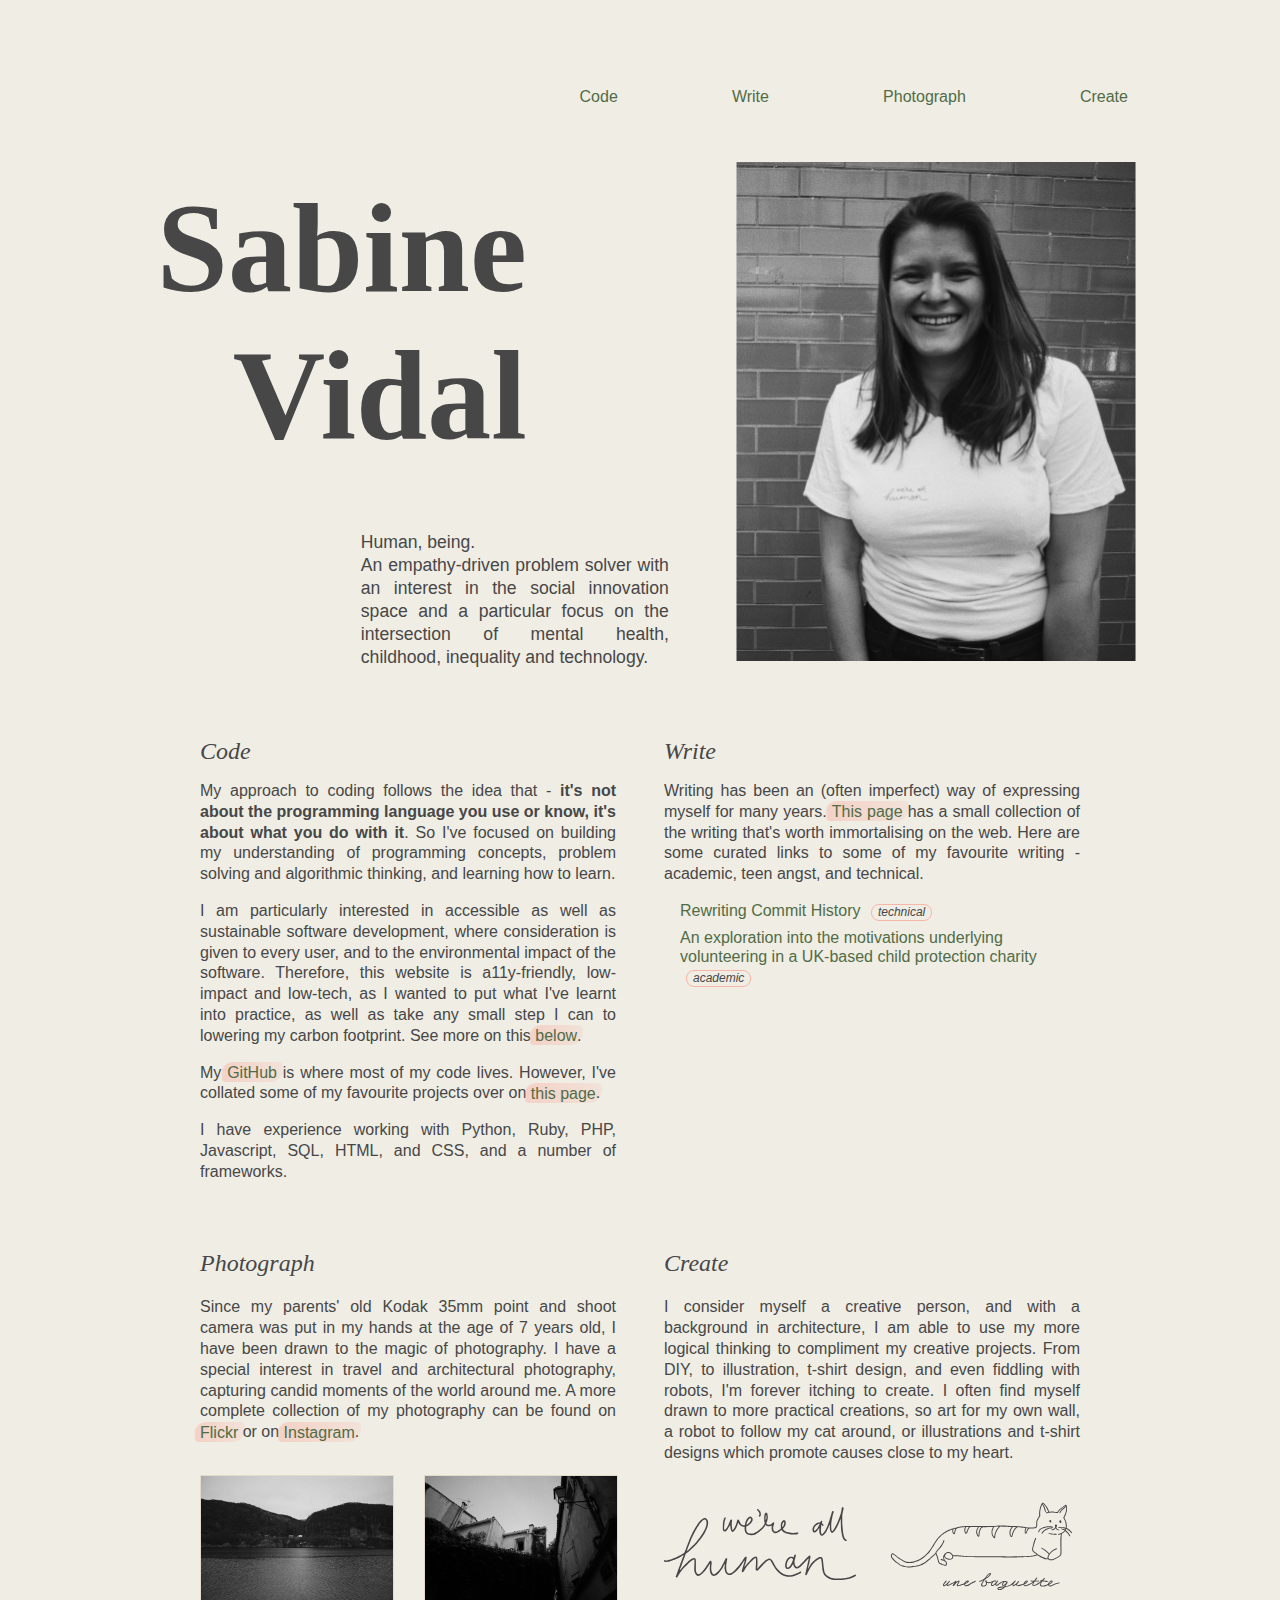
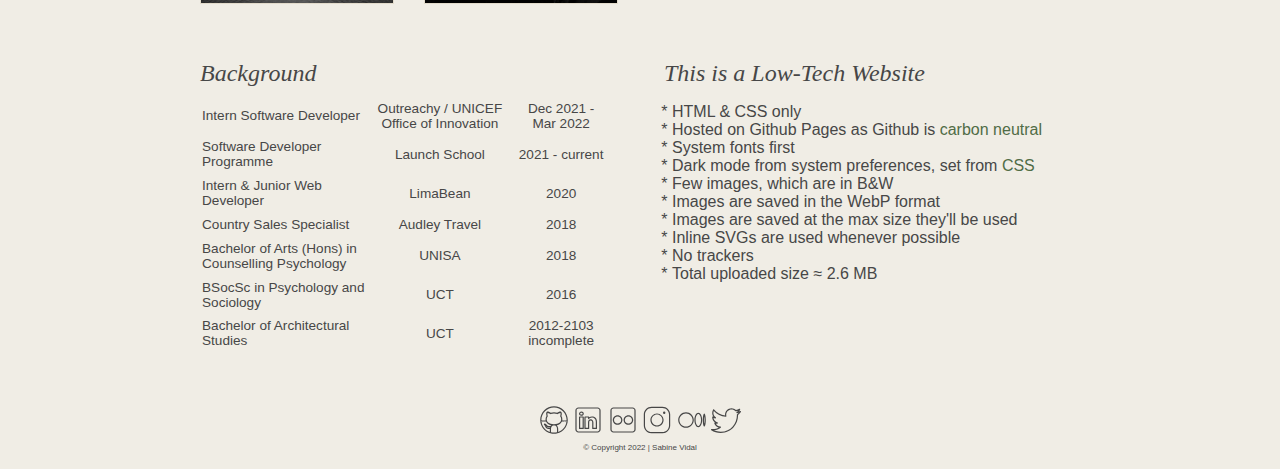
==== index.html @ 40e1d5f0 "Initial Commit" ====
<!DOCTYPE html>
<html lang="en">
<meta charset="UTF-8">
<title>Sabine Vidal</title>
<meta name="viewport" content="width=device-width,initial-scale=1">
<link href="main.css" rel="stylesheet">

<style>
</style>
<body>
  <div class="container" id="main-page">
    <div class="header">
      <div class="name">
        <h1><a href="index.html">Sabine Vidal</a></h1>
      </div>
      <nav class="nav" role="navigation">
        <ul>
          <li><a href="code.html">Code</a></li>
          <li><a href="write.html">Write</a></li>
          <li><a href="#photograph">Photograph</a></li>
          <li><a href="#create">Create</a></li>
        </ul>
      </nav>
      <picture aria-hidden="true">
        <img src="img/sabine_lowtech.webp" >
      </picture>
      <div class="about">
        <p>Human, being. <br> An empathy-driven problem solver with an interest in the social innovation space and a particular focus on the intersection of mental health, childhood, inequality and technology.</p>
      </div>
    </div>
    <div class="content">
        <div class="box" id="code">
          <h2>Code</h2>
          <p>
            My approach to coding follows the idea that - <b>it's not about the programming language you use or know, it's about what you do with it</b>.
            So I've focused on building my understanding of programming concepts, problem solving and algorithmic thinking, and learning how to learn.
          </p>
          <p>
            I am particularly interested in accessible as well as sustainable software development, where consideration is given to every user, and to the environmental impact of the software.
            Therefore, this website is a11y-friendly, low-impact and low-tech, as I wanted to put what I've learnt into practice, as well as take any small step I can to lowering my carbon footprint. See more on this <a href="#low-tech" target="_blank">below</a>.
          </p>
          <p>
            My <a href="https://github.com/sabinevidal" target="_blank">GitHub</a> is where most of my code lives.
            However, I've collated some of my favourite projects over on <a href="/code.html" target="_blank">this page</a>.
          </p>
          <p> I have experience working with Python, Ruby, PHP, Javascript, SQL, HTML, and CSS, and a number of frameworks.</p>
        </div>
        <div class="box" id="write">
          <h2>Write</h2>
          <div class="write-content">
            <p>
              Writing has been an (often imperfect) way of expressing myself for many years.
              <a href="./write.html">This page</a> has a small collection of the writing that's worth immortalising on the web.
              Here are some curated links to some of my favourite writing - academic, teen angst, and technical.
            </p>
            <ul class="write-list">
              <li><a href="https://sabine.hashnode.dev/rewriting-commit-history" target="_blank">Rewriting Commit History</a> <span class="tag">technical</span></li>
              <li><a href="./write/volunteer-motivations.html" target="_blank">An exploration into the motivations underlying volunteering in a
                UK-based child protection charity</a> <span class="tag">academic</span></li>
            </ul>
          </div>
        </div>
        <div class="box" id="photograph">
          <h2>Photograph</h2>
          <div class="photo-content">
            <p>
              Since my parents' old Kodak 35mm point and shoot camera was put in my hands at the age of 7 years old, I have been drawn to the magic of photography.
              I have a special interest in travel and architectural photography, capturing candid moments of the world around me.
              <!-- I've curated some of my favourite photos from over the years <a href="./photograph.html">here</a>. -->
              A more complete collection of my photography can be found on <a href="https://www.flickr.com/photos/sabinevidal/" target="_blank">Flickr</a> or on <a href="https://instagram.com/sabinecamille" target="_blank" >Instagram</a>.
            </p>
            <picture class="photo-first">
              <img src="img/Bergen.webp" alt="">
            </picture>
            <picture class="photo-second">
              <img src="img/montpellier2.webp" alt="">
            </picture>
          </div>
        </div>
        <div class="box" id="create">
          <h2>Create</h2>
          <div class="create-content">
            <p>
              I consider myself a creative person, and with a background in architecture, I am able to use my more logical thinking to compliment my creative projects.
              From DIY, to illustration, t-shirt design, and even fiddling with robots, I'm forever itching to create.
              I often find myself drawn to more practical creations, so art for my own wall, a robot to follow my cat around, or illustrations and t-shirt designs which promote causes close to my heart.
            </p>
            <picture class="svg create-first">
              <a href="https://everpress.com/all-human" target="_blank"><svg version="1.0" xmlns="http://www.w3.org/2000/svg" preserveAspectRatio="xMidYMid meet" viewBox="0.15 0 1348.85 513.82">  <g transform="translate(0.000000,1347.000000) scale(0.100000,-0.100000)"> <path d="M12530 13457 c0 -7 -5 -18 -12 -25 -18 -18 -48 -122 -48 -167 0 -53 -39 -224 -75 -325 -7 -19 -18 -51 -24 -70 -7 -19 -16 -48 -21 -65 -5 -16 -18 -55 -30 -85 -12 -30 -25 -67 -30 -81 -4 -14 -12 -34 -18 -45 -5 -10 -18 -39 -27 -64 -17 -43 -28 -71 -60 -145 -32 -74 -48 -111 -57 -125 -4 -8 -11 -22 -14 -30 -15 -35 -77 -157 -95 -185 -10 -16 -23 -39 -29 -50 -6 -11 -19 -33 -30 -50 -11 -16 -23 -37 -27 -45 -4 -8 -17 -26 -29 -40 -12 -14 -35 -40 -50 -58 -32 -37 -61 -36 -68 2 -2 11 -10 48 -17 81 -20 95 -23 421 -5 512 9 41 16 89 16 107 0 28 10 80 42 216 6 25 14 68 18 96 4 28 13 61 19 72 6 11 11 32 11 46 0 14 6 40 14 58 49 118 53 145 26 174 -46 48 -93 21 -119 -67 -7 -24 -18 -64 -25 -89 -8 -25 -21 -72 -31 -105 -10 -33 -22 -71 -28 -85 -5 -14 -13 -41 -17 -60 -5 -19 -13 -50 -19 -67 -6 -18 -16 -48 -22 -65 -6 -18 -15 -49 -19 -68 -9 -39 -25 -87 -46 -138 -8 -18 -14 -43 -14 -55 0 -12 -7 -31 -15 -41 -8 -11 -15 -29 -15 -40 0 -12 -7 -30 -15 -40 -8 -11 -15 -28 -15 -37 0 -10 -6 -30 -14 -46 -8 -15 -21 -44 -29 -63 -30 -67 -118 -245 -137 -275 -11 -16 -24 -39 -29 -50 -5 -11 -23 -36 -40 -55 -17 -19 -50 -61 -73 -92 -54 -71 -82 -88 -105 -65 -28 28 -46 89 -52 182 -6 89 3 308 17 415 9 70 30 77 58 20 21 -44 50 -58 83 -40 35 18 27 65 -20 118 -59 67 -76 105 -61 137 19 41 15 82 -10 99 -12 9 -28 16 -36 16 -18 0 -62 -49 -62 -70 0 -9 -10 -26 -23 -38 -20 -18 -35 -22 -96 -22 -44 0 -83 -6 -99 -14 -15 -8 -34 -17 -42 -21 -104 -43 -243 -209 -292 -350 -24 -69 -23 -171 2 -227 36 -83 86 -108 164 -82 40 13 69 35 137 103 47 47 96 107 109 134 16 31 30 47 42 47 18 0 19 -7 12 -124 -6 -104 -4 -137 11 -198 11 -40 25 -80 32 -89 7 -8 13 -20 13 -26 0 -19 71 -81 99 -86 61 -13 100 3 165 67 59 57 144 161 159 196 4 8 16 29 27 45 31 47 120 232 120 249 0 8 4 17 9 21 5 3 19 38 31 78 22 73 54 117 73 98 6 -6 6 -37 0 -88 -10 -82 4 -252 25 -303 6 -14 13 -37 16 -52 4 -15 23 -43 43 -63 44 -43 86 -46 141 -11 62 40 156 151 202 241 6 11 26 47 45 80 32 58 66 124 79 155 3 8 10 22 14 30 5 8 16 32 26 53 9 20 23 54 32 75 10 20 21 46 27 56 5 11 13 31 18 45 53 162 67 196 83 196 15 0 17 -25 21 -270 4 -353 17 -509 57 -715 5 -30 14 -80 18 -111 4 -30 12 -65 19 -77 6 -11 11 -33 11 -49 0 -15 7 -37 15 -47 8 -11 15 -30 15 -42 0 -12 7 -27 15 -34 8 -7 15 -19 15 -27 0 -21 53 -86 99 -123 25 -19 56 -32 84 -36 41 -6 47 -4 62 19 24 37 12 62 -42 88 -67 33 -113 86 -113 131 0 13 -6 32 -14 43 -7 11 -16 34 -18 50 -3 17 -10 44 -16 60 -28 79 -42 147 -42 196 0 30 -7 89 -15 132 -8 43 -15 105 -15 138 0 32 -7 109 -16 171 -24 170 -24 798 -1 884 9 34 17 74 17 89 0 15 6 48 14 74 50 160 61 256 31 267 -8 4 -15 15 -15 25 0 14 -7 19 -30 19 -18 0 -30 -5 -30 -13z m-1601 -1166 c15 -10 7 -29 -65 -156 -18 -33 -38 -69 -44 -80 -32 -64 -85 -132 -156 -202 -101 -100 -135 -83 -115 57 10 70 30 133 49 152 7 7 12 17 12 23 0 26 131 134 211 174 93 45 89 44 108 32z"></path> <path d="M6544 13295 c-19 -29 -23 -21 62 -111 22 -24 55 -73 72 -109 40 -82 42 -139 7 -191 -30 -44 -31 -55 -7 -82 27 -33 79 -10 110 48 22 41 23 53 18 131 -5 82 -15 112 -63 203 -9 16 -39 53 -67 83 -61 63 -103 72 -132 28z"></path> <path d="M7118 13053 c-30 -37 -48 -73 -48 -100 0 -15 -7 -53 -15 -83 -20 -75 -20 -362 0 -445 28 -119 19 -148 -91 -295 -86 -114 -175 -201 -309 -302 -170 -128 -250 -175 -361 -212 -67 -22 -287 -18 -349 6 -60 24 -127 96 -147 160 -14 45 -25 224 -19 308 1 8 22 23 49 33 170 65 293 177 373 338 52 105 36 230 -37 289 -36 29 -82 50 -109 50 -118 0 -293 -222 -335 -425 -5 -22 -13 -53 -19 -68 -6 -16 -11 -44 -11 -62 0 -48 -25 -59 -108 -50 -86 9 -165 58 -193 120 -5 11 -18 34 -29 50 -19 28 -22 35 -35 68 -3 6 -9 19 -14 27 -5 8 -17 33 -27 55 -25 53 -48 75 -77 75 -13 0 -31 -8 -39 -17 -19 -23 -48 -102 -48 -131 0 -13 -5 -33 -12 -45 -6 -12 -15 -35 -19 -52 -24 -97 -101 -283 -147 -357 -65 -103 -98 -148 -108 -148 -23 0 -44 49 -44 102 0 29 -7 88 -15 131 -20 102 -19 270 1 379 15 83 15 88 -3 112 -34 46 -81 42 -113 -9 -11 -18 -20 -39 -20 -48 0 -8 -6 -28 -14 -44 -8 -15 -22 -48 -31 -73 -20 -52 -35 -89 -59 -145 -25 -56 -43 -97 -50 -115 -3 -8 -15 -28 -26 -45 -11 -16 -23 -37 -27 -45 -3 -8 -9 -17 -12 -20 -4 -3 -20 -23 -36 -45 -68 -91 -94 -117 -114 -113 -47 9 -60 118 -37 306 9 72 16 150 16 172 0 41 21 144 42 205 5 17 12 41 15 55 3 14 12 32 20 41 15 18 21 69 9 88 -4 6 -22 11 -40 11 -35 0 -68 -33 -78 -80 -3 -14 -11 -38 -16 -55 -50 -144 -65 -252 -69 -511 -4 -221 -3 -232 17 -267 44 -74 129 -97 199 -53 36 23 111 104 111 121 0 4 13 24 28 44 16 20 32 43 35 51 4 8 17 31 28 50 38 62 59 104 59 117 0 7 9 13 20 13 23 0 26 -12 35 -130 4 -47 13 -100 21 -119 8 -18 14 -41 14 -51 0 -31 40 -108 67 -129 42 -34 81 -27 140 24 47 41 130 153 153 208 6 12 14 29 19 37 20 31 68 147 85 205 37 124 43 140 57 143 9 2 23 -16 36 -45 57 -127 222 -238 343 -232 27 2 53 -1 57 -5 4 -4 6 -54 4 -110 -3 -106 12 -190 47 -266 24 -50 119 -142 172 -166 113 -52 278 -69 376 -39 27 8 59 15 71 15 12 0 34 6 50 14 15 8 46 23 68 33 112 52 363 242 497 378 50 50 147 178 173 228 23 43 31 45 66 13 14 -13 45 -34 69 -46 54 -27 159 -24 240 8 30 12 60 22 67 22 9 0 11 -27 6 -114 -12 -231 43 -346 190 -398 28 -10 59 -18 68 -18 34 0 163 44 209 71 8 5 24 13 35 18 11 5 37 21 58 35 21 14 40 26 44 26 3 0 22 14 43 30 49 39 75 39 96 -2 19 -37 87 -105 118 -119 12 -5 28 -13 36 -18 8 -4 31 -15 50 -23 19 -8 52 -23 73 -32 21 -9 48 -16 60 -16 12 -1 33 -7 47 -15 14 -8 39 -14 55 -15 17 0 53 -7 80 -16 39 -12 98 -16 275 -16 208 0 229 2 272 21 77 35 103 92 51 112 -16 6 -39 8 -53 5 -196 -45 -385 -46 -555 -4 -22 5 -58 13 -80 17 -22 4 -50 13 -62 19 -12 7 -31 12 -42 12 -17 0 -52 14 -101 42 -8 4 -26 13 -38 18 -13 6 -48 35 -78 66 -56 57 -67 90 -38 115 27 23 118 148 130 179 3 8 10 24 16 35 34 62 46 188 25 265 -19 72 -47 95 -114 95 -55 0 -56 -1 -107 -57 -47 -52 -64 -79 -101 -163 -21 -45 -27 -159 -16 -259 6 -49 7 -95 3 -102 -12 -22 -145 -117 -203 -145 -102 -50 -130 -59 -183 -59 -46 0 -57 4 -88 33 -43 39 -68 122 -68 223 0 59 7 92 42 199 40 123 41 133 24 160 -26 39 -59 32 -114 -22 -49 -49 -75 -68 -102 -79 -8 -3 -32 -13 -54 -22 -22 -9 -66 -16 -105 -16 -74 0 -111 18 -151 73 l-20 29 30 67 c16 37 30 76 30 87 0 10 5 28 11 40 6 11 17 70 26 131 12 91 13 128 3 197 -12 92 -36 188 -52 208 -16 19 -102 15 -120 -5z m78 -199 c4 -20 4 -82 1 -136 -5 -100 -20 -138 -53 -138 -20 0 -21 19 -7 105 7 44 13 105 13 136 0 31 3 59 7 62 16 17 33 4 39 -29z m-1096 -199 c33 -35 29 -71 -15 -162 -29 -58 -59 -98 -116 -155 -43 -43 -84 -78 -92 -78 -8 0 -20 -7 -27 -15 -7 -8 -21 -15 -33 -15 -17 0 -19 4 -13 41 7 43 40 147 56 177 5 9 11 24 14 32 12 32 74 118 120 168 37 39 73 42 106 7z m2348 -297 c3 -65 -18 -136 -66 -220 -27 -47 -38 -58 -59 -58 -25 0 -25 0 -20 68 7 85 24 144 61 207 32 55 44 66 66 62 11 -1 16 -18 18 -59z"></path> <path d="M2800 12686 c-68 -22 -116 -55 -203 -137 -100 -93 -171 -183 -297 -373 -23 -36 -176 -289 -184 -306 -4 -8 -22 -42 -41 -75 -18 -33 -43 -80 -55 -105 -12 -25 -26 -52 -31 -60 -5 -8 -12 -22 -15 -30 -3 -8 -20 -44 -36 -80 -17 -36 -36 -78 -43 -95 -7 -16 -21 -48 -31 -70 -9 -22 -23 -53 -29 -70 -20 -48 -46 -108 -61 -138 -8 -16 -14 -35 -14 -42 0 -7 -6 -26 -14 -42 -8 -15 -22 -48 -31 -73 -9 -25 -23 -58 -31 -73 -8 -16 -14 -35 -14 -42 0 -7 -6 -26 -14 -42 -8 -15 -22 -47 -30 -70 -9 -24 -23 -62 -32 -85 -8 -24 -22 -56 -30 -71 -8 -16 -14 -36 -14 -46 0 -9 -7 -26 -15 -37 -8 -10 -15 -28 -15 -39 0 -11 -7 -29 -15 -39 -8 -11 -15 -29 -15 -40 0 -12 -7 -30 -15 -40 -8 -11 -15 -27 -15 -36 0 -24 -56 -99 -83 -111 -12 -5 -35 -18 -52 -29 -16 -11 -39 -24 -50 -30 -11 -6 -33 -19 -50 -30 -16 -11 -39 -24 -50 -30 -11 -5 -47 -25 -80 -44 -161 -92 -412 -206 -495 -223 -14 -3 -30 -9 -35 -14 -6 -4 -29 -12 -50 -18 -22 -5 -53 -14 -70 -19 -16 -6 -57 -18 -90 -27 -33 -9 -81 -23 -106 -31 -62 -19 -149 -18 -177 2 -36 25 -66 15 -70 -24 -7 -75 62 -114 164 -93 32 6 73 11 92 11 33 0 105 17 177 42 17 5 46 14 65 18 45 10 97 28 133 46 16 8 36 14 46 14 9 0 26 7 37 15 10 8 27 15 36 15 9 0 29 6 45 14 15 8 57 28 93 44 108 50 164 77 205 100 11 7 29 17 40 22 11 6 34 19 50 30 17 11 37 23 45 27 8 3 35 22 59 40 71 53 102 37 67 -34 -13 -26 -27 -57 -61 -138 -7 -16 -15 -39 -18 -50 -3 -11 -15 -45 -27 -75 -12 -30 -24 -66 -27 -80 -3 -14 -12 -34 -19 -45 -8 -11 -14 -29 -14 -40 0 -11 -6 -29 -14 -40 -7 -11 -16 -31 -19 -45 -3 -14 -15 -50 -27 -80 -12 -30 -24 -66 -27 -80 -3 -14 -12 -34 -19 -45 -8 -11 -14 -29 -14 -40 0 -11 -6 -29 -14 -40 -7 -11 -16 -31 -19 -45 -7 -34 -27 -89 -43 -122 -8 -14 -14 -35 -14 -45 0 -11 -7 -28 -15 -39 -8 -10 -15 -30 -15 -44 0 -14 -7 -34 -15 -44 -8 -11 -15 -29 -15 -40 0 -12 -7 -30 -15 -40 -8 -11 -15 -29 -15 -40 0 -12 -7 -30 -15 -40 -8 -11 -15 -30 -15 -42 0 -13 -4 -26 -10 -29 -5 -3 -14 -24 -20 -46 -15 -53 6 -89 50 -89 35 0 57 19 88 80 13 25 32 59 42 75 11 17 23 37 27 45 3 8 19 31 35 51 15 20 28 40 28 44 0 3 20 33 45 65 25 32 45 63 45 69 0 5 6 14 13 18 7 4 35 37 62 73 27 36 67 85 90 110 49 55 379 385 421 420 72 63 237 180 253 180 5 0 14 6 20 14 18 21 60 26 78 8 17 -17 16 -79 -3 -567 -5 -131 -4 -172 10 -223 9 -35 16 -70 16 -78 0 -52 121 -234 155 -234 7 0 18 -7 25 -15 19 -23 136 -20 183 4 92 47 289 223 375 336 26 33 51 65 57 70 14 12 176 257 196 297 56 107 64 119 78 116 19 -4 19 -45 0 -221 -13 -129 -1 -290 27 -355 8 -18 14 -41 14 -51 0 -10 7 -24 15 -31 8 -7 15 -19 15 -28 0 -23 67 -100 111 -128 30 -19 52 -24 102 -24 102 0 192 55 347 211 108 109 154 165 215 267 22 36 61 99 73 117 6 11 15 27 18 35 4 8 19 42 35 76 16 33 29 66 29 72 0 14 41 43 52 36 12 -8 10 -50 -7 -129 -19 -91 -19 -151 1 -255 27 -142 65 -227 126 -287 69 -68 108 -83 209 -83 83 0 103 5 169 42 8 4 22 11 30 15 8 4 60 41 115 82 111 84 278 246 370 360 91 112 165 209 165 217 0 3 13 23 29 43 15 20 59 87 96 149 38 61 71 112 76 112 9 0 19 -26 19 -48 -1 -9 -9 -35 -20 -57 -11 -22 -19 -49 -20 -60 0 -12 -4 -25 -9 -30 -6 -6 -14 -28 -20 -50 -24 -97 -34 -132 -46 -165 -12 -34 -27 -88 -45 -160 -4 -19 -13 -48 -18 -65 -42 -123 -31 -194 31 -195 23 0 107 86 107 110 0 10 5 22 11 25 5 4 15 17 20 28 5 12 18 36 29 52 11 17 23 37 27 45 3 8 18 31 33 50 15 19 29 40 31 47 2 6 16 26 32 45 15 18 43 53 63 78 88 110 126 152 239 265 171 171 276 264 301 265 14 0 25 -9 32 -27 18 -47 23 -229 12 -408 -6 -93 -13 -222 -17 -285 l-6 -116 32 -32 c57 -56 96 -41 206 78 305 330 468 496 530 538 22 15 42 30 43 35 2 4 8 7 12 7 5 0 32 14 60 30 73 43 115 41 158 -7 19 -21 38 -47 43 -58 5 -11 18 -33 29 -50 10 -16 38 -66 61 -110 23 -44 53 -102 68 -130 29 -55 151 -243 172 -266 8 -8 38 -44 68 -79 64 -77 101 -112 196 -189 73 -58 120 -92 145 -104 8 -4 29 -16 45 -27 17 -11 37 -23 45 -26 8 -3 29 -12 45 -19 91 -39 107 -45 124 -45 10 0 36 -7 57 -16 31 -13 74 -17 219 -16 115 0 191 4 210 12 17 6 50 15 75 20 25 4 61 14 80 20 101 36 170 64 200 82 8 4 22 11 30 14 8 3 22 9 30 14 8 5 38 21 65 35 156 81 191 118 147 158 -23 21 -49 21 -82 3 -14 -8 -59 -31 -100 -51 -41 -20 -82 -41 -90 -46 -8 -5 -22 -12 -30 -15 -14 -5 -31 -12 -113 -47 -141 -62 -293 -97 -415 -97 -78 0 -197 18 -240 36 -18 8 -39 14 -47 14 -14 0 -136 57 -180 83 -229 139 -445 378 -570 632 -15 29 -20 38 -43 80 -6 11 -23 43 -37 70 -14 28 -34 64 -45 80 -11 17 -24 39 -29 50 -27 60 -148 145 -207 145 -35 0 -98 -27 -194 -84 -69 -40 -119 -83 -265 -231 -187 -188 -284 -292 -336 -363 -59 -80 -62 -67 -45 200 17 260 5 496 -27 555 -19 36 -63 63 -99 63 -54 -1 -163 -55 -216 -108 -197 -196 -442 -469 -483 -537 -32 -54 -51 -75 -67 -75 -23 0 -24 27 -3 66 12 21 21 46 21 54 0 9 4 20 9 25 8 10 39 107 60 195 7 25 16 77 21 115 5 39 14 86 20 105 18 62 13 106 -15 128 -16 13 -33 18 -48 14 -29 -7 -77 -43 -77 -57 0 -7 -13 -30 -28 -51 -16 -22 -31 -44 -33 -49 -2 -6 -40 -63 -84 -129 -44 -65 -84 -125 -90 -134 -5 -9 -52 -72 -103 -141 -115 -155 -274 -335 -367 -414 -38 -33 -72 -63 -75 -67 -8 -12 -139 -100 -149 -100 -5 0 -14 -6 -20 -14 -16 -19 -97 -29 -154 -21 -76 12 -130 79 -167 205 -21 72 -25 365 -6 456 9 42 16 92 16 112 0 19 6 58 14 86 22 79 33 152 25 173 -4 11 -19 27 -33 36 -25 17 -26 16 -61 -14 -19 -17 -35 -36 -35 -43 0 -12 -199 -410 -256 -511 -18 -33 -38 -69 -44 -80 -58 -112 -225 -300 -365 -410 -27 -22 -54 -45 -60 -51 -21 -23 -77 -35 -110 -23 -31 12 -95 90 -95 118 0 7 -6 25 -14 39 -44 85 -59 316 -31 487 8 50 15 126 15 170 0 72 -3 83 -25 108 -31 33 -65 35 -99 5 -14 -13 -85 -113 -159 -223 -258 -387 -320 -470 -422 -563 -110 -100 -167 -135 -224 -136 -77 -1 -118 47 -166 191 -15 46 -16 96 -13 450 3 383 2 399 -17 431 -38 63 -112 88 -172 58 -15 -8 -46 -23 -68 -33 -62 -29 -231 -144 -255 -173 -3 -4 -41 -37 -85 -75 -148 -127 -325 -319 -444 -483 -29 -40 -58 -71 -65 -69 -28 9 -16 61 40 169 8 14 14 33 14 41 0 9 6 28 14 44 27 54 46 104 46 121 0 9 7 26 15 36 8 11 15 29 15 41 0 11 6 29 14 40 7 11 16 31 19 45 7 34 27 89 43 122 8 14 14 35 14 45 0 10 6 27 14 38 7 11 16 31 19 45 6 32 27 89 40 115 6 11 14 33 18 50 8 32 23 77 47 140 16 40 82 110 115 121 9 3 17 10 17 15 0 5 7 9 15 9 8 0 15 4 15 10 0 5 13 16 29 25 89 46 475 413 657 625 89 103 364 463 364 476 0 3 12 23 28 43 30 40 47 67 62 96 6 11 19 34 30 50 10 17 30 53 45 80 14 28 29 57 34 65 9 15 61 128 85 185 17 40 36 93 46 130 5 17 13 44 19 60 15 42 42 226 37 250 -3 11 -10 49 -16 85 -34 183 -149 273 -290 226z m125 -126 c16 -16 35 -47 43 -67 22 -56 27 -196 8 -268 -8 -33 -17 -71 -19 -85 -3 -14 -11 -41 -17 -60 -24 -66 -43 -115 -56 -145 -7 -16 -15 -37 -18 -45 -3 -8 -10 -22 -15 -30 -5 -8 -12 -22 -15 -30 -4 -8 -16 -31 -27 -50 -12 -19 -33 -57 -48 -83 -38 -70 -39 -71 -126 -201 -44 -65 -85 -126 -90 -135 -12 -20 -35 -52 -97 -130 -24 -30 -61 -77 -83 -106 -22 -28 -47 -59 -55 -67 -8 -9 -39 -44 -69 -79 -69 -80 -337 -349 -455 -454 -49 -44 -102 -92 -119 -107 -34 -31 -67 -37 -67 -12 0 16 24 73 56 136 8 14 14 33 14 41 0 9 6 28 14 44 8 15 21 46 29 68 26 71 49 129 62 160 7 17 20 50 30 75 9 25 23 59 30 75 7 17 20 50 30 75 21 53 32 80 75 175 17 39 37 84 45 100 22 51 175 358 197 395 11 19 31 55 45 80 13 25 33 59 43 75 10 17 28 48 40 70 12 22 35 59 51 83 16 24 29 46 29 49 0 3 14 22 30 43 17 21 30 41 30 44 0 16 158 213 214 268 73 72 160 126 202 127 21 1 39 -8 59 -29z"></path> <path d="M9171 10106 c-13 -13 -27 -39 -31 -58 -5 -18 -15 -54 -21 -80 -7 -27 -15 -48 -18 -48 -3 0 -33 14 -66 30 -68 34 -155 41 -189 15 -11 -8 -27 -15 -36 -15 -36 0 -210 -203 -210 -244 0 -8 -7 -19 -15 -26 -8 -7 -15 -18 -15 -26 0 -7 -6 -28 -14 -46 -46 -109 -60 -291 -29 -370 36 -93 84 -128 173 -128 123 0 234 100 336 304 29 59 41 52 64 -34 29 -112 98 -196 182 -223 50 -15 56 -15 111 1 31 10 63 24 69 30 7 7 16 12 21 12 4 0 43 26 85 59 99 75 353 338 539 556 35 41 44 47 52 35 11 -15 5 -72 -10 -101 -5 -9 -12 -41 -17 -70 -9 -53 -20 -101 -42 -189 -6 -25 -15 -68 -20 -97 -4 -28 -11 -57 -15 -63 -4 -7 -11 -37 -15 -68 -5 -32 -14 -77 -20 -102 -23 -90 -33 -136 -40 -180 -4 -25 -12 -58 -19 -73 -6 -16 -11 -43 -11 -60 -1 -18 -7 -43 -15 -57 -22 -39 -19 -86 7 -104 46 -33 76 -18 109 54 199 427 332 639 515 824 79 79 213 190 254 210 8 4 49 24 90 45 57 30 79 37 93 29 29 -15 57 -70 57 -113 0 -22 7 -80 15 -130 8 -49 15 -117 15 -150 0 -33 7 -98 15 -145 8 -47 15 -112 15 -145 0 -33 5 -80 11 -105 6 -25 14 -67 19 -95 11 -67 30 -117 89 -233 17 -34 208 -222 225 -222 8 0 18 -6 24 -13 6 -6 41 -27 79 -45 37 -18 81 -40 96 -48 16 -8 38 -14 50 -14 12 -1 33 -7 47 -15 14 -8 38 -14 54 -15 16 0 64 -7 106 -16 62 -12 130 -14 341 -11 245 3 348 11 489 39 30 5 78 14 105 18 56 8 135 27 180 42 17 6 44 13 60 16 17 2 39 11 50 18 11 8 27 14 36 14 10 0 30 7 46 15 15 7 48 24 73 35 50 24 61 30 138 79 48 30 52 36 52 71 0 59 -43 63 -125 11 -82 -53 -275 -134 -360 -151 -22 -5 -60 -14 -85 -20 -109 -27 -139 -33 -200 -41 -36 -4 -92 -13 -125 -20 -40 -8 -158 -12 -355 -12 -244 0 -306 3 -358 16 -35 9 -74 17 -87 17 -40 0 -165 57 -256 117 -151 98 -250 232 -269 362 -5 31 -14 72 -19 91 -6 19 -11 55 -11 80 -1 25 -7 74 -15 110 -8 36 -15 88 -15 115 0 28 -7 86 -15 130 -8 44 -14 113 -15 153 0 40 -7 103 -16 140 -33 141 -69 175 -180 175 -45 -1 -83 -6 -101 -16 -15 -9 -35 -18 -43 -21 -8 -4 -28 -15 -45 -26 -16 -11 -37 -23 -45 -27 -37 -17 -185 -138 -260 -213 -71 -71 -210 -239 -210 -254 0 -3 -12 -22 -26 -43 -14 -21 -37 -60 -51 -88 -47 -94 -55 -106 -69 -112 -25 -9 -26 2 -6 63 11 33 23 75 27 94 4 19 13 55 20 80 34 111 45 159 45 187 0 17 7 50 15 73 8 23 15 59 15 80 0 21 7 57 15 80 8 23 15 56 15 73 0 16 5 47 12 68 13 46 2 79 -36 104 -35 23 -57 13 -124 -57 -31 -33 -75 -79 -97 -101 -23 -23 -88 -94 -145 -157 -181 -199 -312 -330 -392 -391 -42 -33 -81 -59 -86 -59 -5 0 -15 -7 -22 -15 -22 -27 -82 -19 -117 16 -82 79 -125 292 -89 434 8 33 17 71 20 85 3 14 12 48 20 75 44 145 52 183 44 206 -17 46 -62 53 -97 15z m-189 -238 c41 -12 88 -58 88 -86 0 -16 -15 -59 -37 -112 -6 -14 -18 -43 -26 -65 -8 -22 -18 -47 -21 -55 -3 -8 -10 -23 -16 -32 -5 -10 -14 -26 -19 -35 -6 -10 -20 -36 -32 -58 -46 -86 -130 -177 -183 -200 -38 -16 -78 -3 -97 32 -20 37 -16 220 5 261 9 17 16 40 16 51 0 11 7 32 14 48 8 15 17 35 20 43 26 69 132 186 189 207 42 15 52 15 99 1z"></path> </g> </svg></a>
            </picture>
            <picture class="svg create-second">
              <a href="https://everpress.com/une-baguette-chat" target="_blank">
                <svg version="1.0" xmlns="http://www.w3.org/2000/svg"  width="1350.000000pt" height="675.000000pt" viewBox="0 0 1350.000000 675.000000"  preserveAspectRatio="xMidYMid meet">  <g transform="translate(0.000000,675.000000) scale(0.100000,-0.100000)" > <path d="M10824 6243 c-46 -70 -94 -163 -94 -182 0 -9 -7 -29 -15 -45 -8 -15 -15 -36 -15 -45 0 -9 -6 -36 -14 -61 -41 -129 -68 -353 -59 -477 6 -82 3 -91 -76 -213 -113 -173 -135 -252 -127 -450 6 -133 6 -136 -19 -173 -28 -40 -28 -40 -162 -58 -96 -12 -332 -2 -518 22 -44 6 -116 14 -160 20 -44 5 -102 13 -128 19 -26 5 -83 10 -125 11 -42 0 -113 4 -157 10 -44 5 -195 13 -335 18 -140 6 -352 15 -470 22 -233 13 -627 7 -820 -12 -76 -8 -446 -12 -1095 -13 -966 -1 -1213 -8 -1335 -37 -25 -6 -67 -15 -95 -19 -66 -12 -142 -29 -185 -42 -19 -7 -55 -15 -80 -19 -60 -10 -131 -29 -155 -42 -11 -6 -36 -14 -55 -18 -37 -7 -83 -23 -137 -46 -17 -7 -36 -13 -41 -13 -6 0 -23 -6 -39 -14 -15 -8 -46 -22 -68 -32 -22 -9 -56 -26 -75 -36 -19 -11 -48 -26 -65 -34 -16 -8 -43 -23 -60 -34 -16 -11 -37 -23 -45 -27 -8 -3 -40 -25 -70 -48 -30 -23 -70 -51 -88 -62 -95 -58 -313 -276 -426 -425 -47 -63 -172 -256 -251 -388 -157 -262 -306 -471 -415 -581 -207 -209 -351 -321 -537 -413 -74 -37 -98 -48 -175 -80 -18 -8 -44 -19 -58 -25 -24 -10 -97 -34 -200 -65 -82 -25 -214 -39 -306 -32 -119 8 -206 21 -230 33 -10 6 -68 35 -127 64 -136 68 -121 58 -332 203 -67 46 -168 127 -190 151 -26 29 -175 135 -199 141 -14 3 -29 10 -32 15 -11 18 -79 9 -105 -14 -34 -29 -59 -81 -59 -124 0 -49 30 -152 58 -198 32 -50 236 -255 327 -327 62 -49 195 -142 250 -175 41 -25 145 -68 200 -83 17 -5 44 -13 60 -19 117 -40 161 -46 345 -45 182 0 299 12 471 50 37 7 76 14 88 14 35 0 230 52 288 77 17 7 36 13 42 13 16 0 143 62 159 77 7 7 17 13 22 13 26 0 417 296 450 341 3 3 50 44 105 89 55 46 102 86 105 89 3 3 45 44 92 90 75 72 89 83 102 71 9 -7 16 -21 16 -31 0 -10 6 -33 14 -51 8 -18 21 -49 30 -70 9 -20 16 -43 16 -51 0 -8 7 -28 15 -43 8 -16 15 -41 15 -56 0 -15 5 -39 11 -55 6 -15 15 -50 20 -78 28 -154 54 -194 155 -243 38 -18 82 -40 97 -48 16 -8 33 -14 39 -14 5 0 24 -6 41 -14 107 -46 122 -50 183 -49 52 0 70 5 88 22 25 23 46 81 46 126 0 33 -20 105 -35 123 -19 24 -89 92 -95 92 -10 0 -62 113 -85 185 -16 49 -14 95 5 95 11 0 40 -53 40 -72 0 -28 76 -86 154 -117 68 -27 91 -31 170 -31 91 0 168 19 219 55 36 25 57 73 57 128 0 29 4 57 9 63 11 10 542 -10 562 -22 7 -4 89 -11 183 -15 94 -4 209 -12 256 -18 52 -6 558 -12 1305 -15 732 -3 1272 -9 1350 -16 213 -17 1550 13 1770 40 198 25 381 68 468 112 13 6 27 4 47 -9 339 -213 483 -273 651 -273 74 0 84 -2 118 -29 70 -55 238 -63 330 -15 14 8 30 14 34 14 9 0 189 89 267 131 58 32 170 107 191 128 21 22 44 66 65 126 16 45 17 89 11 545 -3 272 -1 545 4 605 5 61 12 149 15 198 l7 87 61 37 c58 35 156 126 156 144 0 5 10 9 23 9 34 0 217 -194 217 -230 0 -5 4 -10 8 -10 4 0 20 -27 35 -59 27 -59 45 -75 72 -65 28 11 16 55 -41 149 -55 93 -130 179 -212 243 -47 38 -50 47 -24 91 19 34 42 40 62 16 7 -8 18 -15 25 -15 38 0 254 -198 255 -234 0 -15 41 -45 55 -40 18 7 26 44 13 67 -15 30 -56 75 -129 147 -84 81 -80 79 -167 120 l-73 35 7 80 c4 44 7 84 8 90 3 35 -18 188 -31 230 -34 107 -78 211 -131 310 -11 20 -7 34 38 123 27 55 50 103 50 107 0 4 6 21 13 38 15 35 36 106 61 204 22 85 22 309 1 360 -8 19 -15 43 -15 52 0 9 -12 24 -25 34 -25 18 -33 16 -123 -38 -183 -110 -420 -317 -474 -415 l-25 -45 -69 3 c-38 2 -111 10 -161 18 -112 17 -210 18 -287 3 -67 -14 -73 -10 -92 58 -26 95 -38 118 -147 298 -77 127 -238 285 -289 285 -8 0 -27 -21 -44 -47z m127 -80 c45 -47 139 -166 139 -177 0 -3 12 -22 26 -43 14 -21 30 -47 35 -58 5 -11 13 -27 18 -35 5 -8 24 -46 41 -85 18 -38 37 -78 41 -87 18 -35 10 -47 -43 -63 -28 -8 -61 -15 -72 -15 -29 0 -51 -36 -35 -57 14 -17 70 -12 149 12 60 19 260 39 307 32 21 -4 98 -11 171 -17 72 -6 144 -15 158 -21 41 -15 61 -2 90 59 32 70 186 226 319 325 50 37 95 71 102 77 7 5 16 10 21 10 5 0 15 7 22 15 14 17 60 21 60 5 0 -5 -14 -17 -30 -25 -47 -24 -189 -141 -248 -204 -29 -31 -80 -94 -113 -140 -65 -91 -72 -124 -29 -129 21 -2 29 5 50 43 13 25 28 45 32 45 5 0 8 5 8 11 0 46 330 365 354 342 12 -12 6 -180 -9 -236 -8 -32 -15 -68 -15 -79 0 -25 -39 -149 -52 -162 -4 -6 -8 -19 -8 -29 0 -10 -6 -31 -14 -45 -7 -15 -24 -49 -37 -75 -13 -27 -33 -67 -45 -90 l-21 -41 58 -115 c33 -62 59 -119 59 -126 0 -7 7 -26 15 -41 8 -16 15 -38 15 -49 0 -11 7 -38 15 -60 10 -27 14 -84 15 -177 0 -154 0 -155 -72 -124 -111 48 -346 60 -432 23 -37 -16 -38 -18 -23 -39 17 -26 28 -26 154 -7 72 11 92 10 165 -5 103 -22 176 -45 183 -56 10 -16 -14 -60 -33 -60 -10 0 -49 15 -88 34 -86 42 -180 57 -191 31 -9 -24 30 -55 69 -55 17 0 46 -7 66 -16 21 -9 54 -23 74 -32 21 -10 38 -22 38 -28 0 -24 -148 -139 -220 -171 -70 -32 -142 -53 -177 -53 -35 0 -66 -24 -61 -49 5 -24 75 -26 142 -2 31 11 58 15 61 11 3 -5 1 -38 -4 -72 -39 -254 -37 -193 -26 -840 9 -458 5 -502 -50 -560 -57 -62 -175 -133 -375 -226 -135 -63 -140 -64 -231 -65 -79 0 -92 2 -128 26 -51 34 -71 89 -52 145 20 59 55 132 63 132 5 0 8 5 8 11 0 18 65 95 150 177 65 64 180 143 260 179 14 7 42 19 62 28 38 17 51 35 42 60 -10 25 -39 26 -85 1 -24 -13 -72 -39 -107 -56 -90 -47 -178 -116 -264 -210 l-76 -83 -84 84 c-88 89 -147 140 -213 185 -22 14 -42 29 -45 33 -16 21 -168 111 -187 111 -52 0 -41 -58 16 -83 105 -47 471 -347 471 -387 0 -10 -7 -23 -15 -30 -8 -7 -15 -17 -15 -23 0 -6 -6 -18 -13 -26 -7 -9 -21 -42 -32 -74 -15 -48 -17 -64 -7 -89 6 -17 9 -35 6 -39 -21 -34 -264 30 -384 101 -70 41 -128 74 -186 106 -38 21 -73 42 -79 46 -5 5 -33 25 -61 46 -127 92 -264 210 -296 255 -33 47 -28 92 45 357 23 84 37 140 48 190 5 24 14 49 19 54 6 6 10 19 10 30 0 12 7 34 15 50 8 15 15 34 15 42 0 7 9 30 20 51 10 21 21 54 22 73 3 34 2 35 -32 35 -31 0 -35 -3 -41 -34 -4 -18 -11 -43 -17 -55 -11 -25 -26 -70 -53 -156 -12 -36 -27 -83 -35 -105 -8 -23 -14 -50 -14 -60 0 -11 -6 -40 -14 -65 -72 -229 -92 -375 -60 -427 27 -43 113 -123 208 -193 47 -35 86 -68 86 -73 0 -12 -65 -37 -99 -37 -16 0 -42 -5 -58 -11 -33 -13 -103 -24 -383 -61 -73 -9 -532 -21 -1230 -30 -107 -2 -267 1 -355 5 -88 4 -682 8 -1320 8 -638 0 -1203 5 -1255 10 -52 5 -189 13 -304 19 -114 6 -212 13 -217 16 -16 10 -380 34 -515 34 l-132 0 -42 58 c-63 83 -88 106 -150 132 -14 5 -33 15 -42 20 -31 18 -161 12 -209 -9 -50 -23 -157 -106 -173 -136 -6 -11 -23 -39 -38 -63 -16 -24 -28 -48 -28 -55 0 -6 -8 -31 -17 -55 -15 -41 -15 -47 2 -95 9 -29 24 -62 31 -74 31 -50 19 -52 -91 -13 -63 22 -99 20 -109 -5 -7 -20 32 -55 63 -55 29 0 107 -24 160 -49 19 -9 58 -39 87 -67 43 -41 53 -58 59 -95 4 -25 3 -60 -2 -79 -8 -32 -13 -35 -51 -38 -25 -2 -56 3 -74 12 -17 9 -35 16 -41 16 -5 0 -25 7 -45 16 -21 8 -50 21 -67 28 -16 8 -50 22 -75 32 -25 10 -64 33 -87 52 -34 26 -43 40 -43 63 0 17 -4 38 -10 48 -5 10 -14 43 -19 72 -14 73 -37 166 -52 209 -33 94 -59 159 -86 212 -7 14 -13 45 -13 68 0 36 8 53 51 107 61 78 81 102 136 162 53 59 179 216 201 250 9 14 19 28 22 31 12 11 60 105 115 225 33 72 35 145 5 145 -28 0 -50 -22 -50 -50 0 -17 -14 -59 -30 -93 -17 -35 -30 -68 -30 -74 0 -10 -126 -203 -138 -213 -4 -3 -33 -37 -64 -77 -32 -39 -74 -89 -94 -110 -80 -85 -184 -232 -184 -260 0 -21 -21 -47 -99 -123 -54 -52 -120 -113 -146 -135 -26 -22 -53 -44 -59 -50 -6 -5 -41 -35 -76 -65 -36 -30 -74 -63 -85 -74 -11 -10 -51 -44 -90 -75 -38 -31 -74 -61 -80 -67 -5 -6 -32 -26 -60 -45 -27 -19 -52 -36 -55 -39 -14 -14 -70 -50 -79 -50 -5 0 -11 -4 -13 -9 -4 -12 -176 -102 -213 -112 -16 -4 -43 -12 -60 -17 -52 -18 -138 -40 -215 -56 -41 -8 -107 -22 -146 -31 -40 -8 -87 -15 -105 -15 -18 0 -71 -7 -118 -16 -95 -18 -380 -15 -436 4 -54 18 -129 40 -162 47 -18 4 -35 11 -38 16 -4 5 -15 9 -26 9 -18 0 -147 64 -159 79 -7 8 -41 29 -65 40 -12 5 -27 17 -35 26 -8 10 -33 29 -55 43 -71 45 -286 249 -341 324 -32 43 -64 132 -64 179 0 33 29 79 50 79 40 0 139 -65 241 -157 19 -18 78 -64 130 -103 52 -38 99 -73 104 -77 90 -70 302 -189 420 -236 151 -59 464 -60 602 -1 17 8 40 14 51 14 11 0 33 7 48 15 16 8 37 15 46 15 9 0 19 4 22 9 3 5 18 12 33 15 32 8 45 13 213 96 69 33 150 79 180 100 30 22 64 44 75 49 32 14 187 152 311 277 77 77 168 193 228 289 20 33 59 92 87 130 27 39 54 79 59 90 6 11 19 34 30 50 11 17 24 39 30 50 6 11 19 34 30 50 11 17 23 37 27 45 6 13 93 144 177 265 81 117 272 311 414 418 55 42 103 77 105 77 3 0 31 17 63 39 70 45 171 100 234 125 25 10 60 25 77 33 18 7 50 21 70 30 21 9 46 20 55 24 41 20 45 13 40 -71 -3 -60 -1 -88 12 -114 9 -19 16 -37 16 -42 0 -16 53 -76 75 -84 39 -15 65 -1 86 47 10 25 19 62 19 83 0 67 48 198 92 253 18 21 36 30 78 37 63 10 144 26 210 41 25 6 95 14 155 19 61 5 118 12 128 15 13 6 17 2 17 -17 0 -14 -3 -28 -6 -31 -4 -4 -15 -30 -25 -59 -35 -103 -16 -242 44 -320 24 -32 35 -38 67 -38 30 0 41 6 56 28 25 37 50 93 59 131 3 17 11 33 16 36 5 4 9 13 9 22 0 15 24 75 41 103 5 8 13 25 19 37 10 24 44 66 76 96 20 17 42 19 283 22 166 2 263 0 267 -6 3 -6 -1 -18 -9 -27 -60 -70 -107 -204 -107 -308 0 -84 16 -146 64 -242 40 -82 64 -104 107 -100 29 3 36 8 51 48 11 30 17 75 17 133 2 186 85 396 187 466 28 19 43 21 207 21 97 0 255 5 352 11 97 6 183 8 192 5 13 -5 11 -12 -11 -40 -14 -19 -26 -40 -26 -46 0 -7 -6 -24 -14 -38 -35 -69 -46 -131 -46 -254 0 -174 28 -247 144 -375 80 -89 109 -66 120 92 9 130 33 209 114 373 25 52 50 99 56 105 6 7 25 32 41 56 17 25 55 69 85 99 l55 54 220 -6 c469 -13 585 -19 585 -30 0 -6 -15 -27 -33 -46 -54 -60 -81 -111 -108 -210 -66 -239 60 -555 165 -417 15 19 26 42 26 51 0 10 5 27 12 39 6 12 15 38 19 57 10 50 35 118 71 200 9 19 19 42 22 50 24 56 100 153 164 210 l56 50 85 0 c48 -1 118 -5 156 -10 39 -6 124 -15 190 -21 66 -5 124 -14 129 -19 6 -6 1 -31 -14 -67 -20 -49 -24 -75 -25 -173 0 -106 2 -117 23 -137 34 -35 65 -29 101 16 17 21 31 44 31 51 0 14 19 59 61 146 33 68 96 135 125 135 10 0 66 -3 124 -7 76 -4 132 -2 204 10 111 18 143 36 184 100 26 41 26 43 24 201 -3 170 7 223 58 307 11 18 25 44 31 58 6 14 21 39 35 57 13 17 24 34 24 37 0 3 14 26 32 52 l32 48 -2 170 c-2 129 1 185 13 229 8 32 15 67 15 77 0 11 7 41 15 67 8 26 22 73 31 103 26 88 46 144 56 155 6 6 16 1 29 -15 28 -36 103 -196 122 -260 32 -108 46 -165 49 -195 2 -24 8 -31 31 -33 35 -4 42 14 29 80 -34 169 -93 311 -174 416 -46 59 -53 82 -25 82 7 0 33 -21 58 -47z m-3165 -1564 c3 -6 -14 -32 -38 -57 -43 -45 -89 -105 -115 -147 -23 -37 -83 -166 -83 -176 0 -6 -6 -23 -14 -37 -27 -53 -45 -129 -52 -214 -4 -49 -10 -88 -13 -88 -15 0 -40 27 -67 70 -54 88 -79 254 -53 355 5 22 14 57 20 78 5 21 13 45 18 55 5 9 18 38 30 63 32 70 43 75 161 83 58 4 123 11 145 16 22 4 43 8 47 9 4 0 10 -4 14 -10z m-2103 -25 c4 -4 -6 -23 -22 -43 -15 -20 -31 -43 -34 -51 -4 -8 -11 -22 -15 -30 -23 -40 -42 -83 -42 -92 0 -5 -6 -24 -13 -41 -8 -18 -22 -58 -32 -89 -26 -82 -57 -73 -82 21 -23 87 -12 182 30 271 l22 45 70 6 c39 3 79 6 91 7 11 1 24 -1 27 -4z m3322 -6 c4 -3 -24 -37 -62 -75 -113 -112 -170 -226 -238 -473 -9 -36 -19 -71 -21 -79 -8 -27 -52 28 -58 72 -23 161 -16 269 20 340 8 16 14 33 14 37 0 12 54 93 97 147 l33 42 105 -2 c57 -2 107 -5 110 -9z m-2467 -23 c-6 -14 -14 -25 -18 -25 -10 0 -71 -103 -92 -155 -39 -97 -52 -181 -58 -383 0 -24 -39 7 -56 46 -43 99 -57 234 -34 309 13 41 63 148 93 201 19 32 19 32 98 32 l79 0 -12 -25z m3312 -69 c0 -8 -3 -16 -8 -18 -16 -7 -69 -85 -86 -128 -21 -53 -42 -108 -50 -132 -7 -24 -23 -23 -31 3 -14 44 20 230 51 281 3 4 32 8 65 8 44 0 59 -4 59 -14z m-5118 -47 c-1 -12 -8 -30 -15 -38 -21 -25 -45 -111 -51 -180 -3 -35 -9 -67 -12 -70 -12 -12 -39 19 -56 65 -36 102 -12 223 44 224 13 1 34 7 48 15 32 18 46 14 42 -16z m-376 -1715 c40 -19 69 -43 109 -93 52 -65 55 -71 55 -126 0 -69 -28 -122 -68 -131 -15 -4 -49 -13 -75 -21 -72 -23 -133 -13 -279 45 -14 6 -39 28 -55 48 -66 88 -14 238 102 289 53 23 149 18 211 -11z"/> <path d="M11379 5064 c-20 -6 -39 -46 -39 -80 0 -45 43 -104 75 -104 9 0 27 7 40 16 21 14 25 24 25 68 -1 73 -44 116 -101 100z"/> <path d="M12076 5029 c-23 -18 -26 -28 -26 -80 0 -74 18 -99 73 -99 35 0 39 3 58 44 19 43 19 45 0 88 -11 27 -29 48 -45 56 -34 15 -29 16 -60 -9z"/> <path d="M11763 4730 c-30 -28 -37 -69 -18 -114 22 -51 13 -81 -38 -134 -57 -58 -96 -76 -152 -69 -37 5 -46 3 -54 -12 -18 -33 13 -61 66 -61 65 0 125 32 180 96 45 52 63 60 63 27 0 -21 43 -76 78 -102 38 -27 121 -37 146 -18 15 11 17 17 7 35 -9 17 -21 22 -49 22 -49 0 -103 37 -131 90 -22 42 -28 90 -11 90 5 0 17 14 26 32 41 80 -51 176 -113 118z"/> <path d="M11150 4611 c-269 -32 -490 -144 -556 -282 -34 -69 -37 -94 -15 -120 19 -23 19 -24 40 -5 12 11 21 30 21 43 0 14 12 44 26 69 59 101 187 165 439 221 113 25 385 25 434 0 44 -22 58 -21 71 3 14 26 7 37 -37 55 -42 18 -320 28 -423 16z"/> <path d="M11415 4520 c-55 -3 -110 -12 -122 -18 -12 -7 -29 -12 -37 -12 -9 0 -44 -13 -78 -29 -35 -16 -70 -31 -78 -35 -8 -4 -24 -12 -35 -19 -11 -7 -43 -25 -70 -41 -63 -38 -126 -103 -166 -173 -27 -46 -30 -58 -20 -79 20 -45 43 -31 87 52 27 51 95 123 138 146 122 65 230 118 240 118 7 0 26 7 43 15 17 8 69 16 123 19 69 3 97 8 104 19 11 18 1 48 -16 45 -7 0 -58 -4 -113 -8z"/> <path d="M11293 4128 c-6 -7 -7 -22 -3 -33 7 -21 64 -34 230 -55 289 -35 350 -33 350 15 0 29 -40 47 -88 39 -44 -7 -289 12 -323 24 -47 18 -155 24 -166 10z"/> <path d="M7180 1342 c-94 -12 -232 -131 -303 -262 -12 -21 -43 -65 -68 -97 -44 -57 -93 -89 -214 -139 -16 -6 -46 -19 -65 -27 -19 -8 -54 -23 -78 -33 -37 -15 -43 -21 -40 -43 5 -42 40 -38 147 17 53 27 106 52 118 56 21 7 22 5 10 -16 -7 -13 -28 -46 -48 -73 -41 -57 -62 -97 -91 -173 -20 -53 -20 -55 -2 -88 29 -54 92 -84 175 -84 37 0 70 4 73 9 3 5 18 12 33 15 14 4 49 29 77 56 49 48 50 49 50 112 1 57 3 63 21 59 74 -13 153 -12 205 5 30 10 59 22 65 26 5 4 17 8 28 8 14 0 17 -5 11 -22 -3 -13 -12 -30 -19 -38 -18 -21 -29 -83 -21 -125 6 -28 15 -39 47 -56 39 -20 42 -20 87 -3 48 18 142 82 142 96 0 4 7 8 15 8 9 0 15 -9 15 -22 1 -68 88 -90 165 -43 22 14 47 28 55 32 8 3 17 9 20 12 12 14 179 127 227 153 30 18 73 24 73 12 0 -3 -13 -23 -29 -43 -52 -67 -61 -130 -23 -173 20 -24 108 -24 140 -2 33 23 39 9 14 -34 -21 -37 -21 -37 -104 -44 -269 -24 -302 -29 -343 -57 -69 -47 -73 -109 -8 -158 33 -26 44 -28 122 -28 79 0 92 3 155 35 45 23 88 56 126 96 63 68 70 71 167 84 148 19 321 86 391 151 42 39 52 37 52 -13 0 -37 4 -45 31 -61 17 -9 36 -17 44 -17 24 0 103 40 126 65 32 33 58 32 70 -3 18 -51 122 -79 194 -52 14 5 49 14 78 19 52 9 82 18 170 53 48 19 67 17 67 -6 0 -8 14 -28 32 -45 52 -51 123 -43 323 40 11 4 45 18 75 29 30 12 62 26 70 31 8 5 24 13 35 18 11 5 40 28 64 50 25 22 48 38 52 35 4 -2 -3 -30 -17 -61 -29 -66 -25 -102 14 -134 41 -32 144 -23 237 21 67 32 186 107 270 171 33 25 41 28 43 14 2 -9 -2 -23 -9 -32 -16 -18 -39 -76 -46 -115 -7 -37 26 -81 82 -108 70 -34 240 -21 352 26 17 8 35 14 41 14 5 0 30 11 56 25 54 29 66 31 66 11 0 -22 61 -70 108 -85 53 -18 88 -7 267 79 160 77 189 90 213 90 11 0 36 7 55 15 20 8 54 15 76 15 45 0 87 16 95 36 8 21 -35 56 -59 49 -11 -4 -40 -11 -65 -17 -119 -26 -206 -56 -295 -101 -209 -106 -238 -116 -287 -97 -32 13 -58 36 -58 52 0 4 17 15 39 24 128 51 221 135 221 200 0 23 -50 64 -78 64 -39 0 -104 -35 -153 -83 -59 -58 -72 -79 -83 -128 -6 -26 -30 -42 -113 -73 -24 -9 -60 -22 -80 -30 -120 -45 -255 -53 -300 -19 -46 34 -31 97 55 229 l35 54 66 -6 c36 -3 100 -13 141 -20 41 -8 96 -14 121 -14 40 0 48 3 52 22 12 44 -10 50 -218 64 -49 3 -96 8 -104 10 -9 3 9 28 53 74 71 73 81 102 37 108 -19 3 -41 -14 -106 -82 l-83 -86 -61 6 -61 7 0 -28 c0 -18 6 -28 20 -32 11 -3 20 -10 19 -17 0 -9 -152 -115 -199 -139 -8 -4 -28 -16 -45 -27 -16 -10 -50 -29 -75 -41 -25 -12 -54 -26 -65 -32 -31 -16 -108 -26 -127 -16 -25 13 -22 43 8 103 71 141 58 134 227 129 160 -5 178 0 159 43 l-13 27 -115 -5 c-126 -6 -144 2 -105 41 12 12 21 25 21 29 0 4 18 27 40 51 45 48 54 78 28 95 -26 16 -45 1 -100 -78 -26 -37 -65 -85 -86 -107 l-40 -39 -110 7 c-108 6 -110 6 -117 -17 -11 -36 15 -49 84 -43 166 15 5 -97 -314 -221 -139 -53 -183 -57 -205 -16 -12 23 2 60 24 60 7 0 33 11 57 25 24 13 54 29 65 34 41 18 94 82 94 113 0 35 -33 67 -69 68 -62 1 -168 -84 -207 -166 -20 -42 -45 -64 -86 -74 -18 -5 -46 -13 -63 -18 -93 -32 -225 -62 -274 -62 -66 0 -75 36 -27 105 12 16 23 32 26 35 42 41 90 108 90 126 0 45 -60 42 -84 -5 -40 -76 -257 -261 -307 -261 -28 0 -34 38 -10 71 12 15 21 32 21 37 0 4 27 37 59 73 69 74 86 101 78 124 -15 38 -38 28 -116 -51 -77 -79 -152 -145 -213 -191 -44 -32 -126 -73 -147 -73 -9 0 -21 -4 -26 -9 -9 -8 -50 -21 -164 -51 -67 -17 -67 5 -3 91 27 35 51 71 55 79 4 8 18 35 32 59 14 24 25 52 25 62 0 24 -38 45 -53 30 -17 -17 -27 -13 -37 13 -12 32 -53 40 -150 28 -137 -17 -203 -50 -481 -240 -105 -71 -120 -19 -34 113 22 33 26 39 55 74 21 25 27 76 10 86 -20 12 -49 -7 -74 -48 -30 -52 -202 -227 -222 -227 -4 0 -15 -6 -23 -14 -9 -7 -32 -18 -51 -25 -30 -10 -37 -9 -47 5 -25 35 14 131 78 188 44 40 58 45 149 48 65 3 65 3 68 35 3 28 -1 32 -31 42 -38 13 -127 -1 -162 -25 -11 -8 -29 -14 -40 -14 -12 0 -26 -5 -32 -11 -6 -6 -26 -14 -44 -19 -19 -5 -74 -20 -124 -34 -106 -30 -131 -31 -185 -10 -27 11 -40 22 -40 36 0 28 -27 76 -50 88 -15 8 -26 7 -45 -6 -36 -24 -34 -72 5 -109 28 -27 30 -34 30 -101 0 -69 -2 -74 -31 -98 -41 -34 -111 -66 -146 -66 -15 0 -43 9 -60 20 -29 17 -33 25 -33 62 1 27 10 58 25 83 14 22 30 51 36 65 6 14 20 38 32 55 12 16 31 48 42 69 21 42 99 126 117 126 5 0 30 14 55 30 24 17 46 30 49 30 3 0 31 20 62 44 201 155 282 338 142 318z m-14 -99 c-19 -37 -114 -133 -180 -183 -97 -73 -90 -45 24 103 27 35 129 106 153 106 16 1 16 -1 3 -26z m4339 -513 c12 -19 -24 -59 -88 -100 -63 -40 -87 -48 -87 -29 0 17 80 97 119 118 43 23 48 24 56 11z m-1745 -9 c0 -19 -116 -99 -127 -87 -10 10 27 56 60 76 34 21 67 26 67 11z m-1480 -23 c22 -7 40 -18 40 -24 0 -12 -68 -93 -115 -137 -38 -35 -99 -55 -119 -38 -28 23 23 128 93 188 30 26 47 28 101 11z m-190 -391 c0 -13 -25 -38 -50 -50 -8 -4 -22 -11 -30 -16 -62 -35 -83 -41 -152 -41 -75 0 -98 9 -98 40 0 23 52 50 97 50 21 1 67 7 103 14 87 18 130 19 130 3z"/> <path d="M4062 793 c-11 -10 -46 -54 -79 -98 -125 -169 -147 -227 -100 -266 43 -36 117 -19 201 45 36 27 46 25 46 -9 0 -16 10 -27 31 -35 43 -18 77 -8 249 75 41 20 87 44 102 53 82 52 150 92 154 92 14 0 -1 -27 -35 -63 -86 -92 -103 -135 -61 -157 33 -18 48 -7 162 121 71 80 155 151 201 168 35 14 34 5 -5 -53 -54 -78 -67 -100 -79 -126 -20 -48 -21 -77 -3 -105 16 -25 21 -26 78 -22 34 3 84 12 111 21 28 8 70 21 95 27 25 7 59 18 77 25 17 8 39 14 50 14 10 0 27 7 37 15 11 8 30 15 43 15 18 0 23 -6 23 -25 0 -15 14 -38 35 -60 35 -34 37 -35 115 -35 44 0 88 4 98 10 9 5 28 14 42 20 26 10 61 31 70 41 3 3 23 16 45 29 22 13 42 27 45 30 5 6 51 37 85 57 44 26 222 113 231 113 6 0 20 9 32 20 17 16 20 25 12 39 -16 30 -36 31 -82 6 -24 -14 -50 -28 -58 -31 -23 -10 -92 -44 -115 -57 -80 -46 -128 -76 -178 -113 -83 -61 -178 -104 -231 -104 -97 0 -128 95 -38 116 73 18 222 121 222 155 0 29 -36 59 -71 59 -54 0 -130 -33 -180 -78 -27 -24 -49 -49 -49 -54 0 -6 -11 -26 -26 -45 -18 -24 -33 -33 -54 -33 -16 0 -31 -4 -35 -9 -3 -5 -20 -12 -38 -16 -17 -4 -50 -12 -72 -20 -22 -7 -67 -21 -100 -30 -33 -10 -77 -24 -97 -33 -48 -19 -72 -10 -64 23 3 13 33 64 66 113 44 66 60 99 60 124 0 74 -53 78 -151 12 -38 -26 -72 -44 -76 -40 -4 3 -1 12 5 18 29 29 -4 83 -36 60 -10 -7 -24 -15 -32 -19 -8 -4 -17 -9 -20 -13 -7 -9 -141 -95 -172 -111 -295 -149 -340 -169 -356 -157 -7 6 -10 19 -6 32 8 23 82 125 126 170 34 37 43 63 28 81 -22 26 -48 16 -80 -31 -55 -79 -201 -220 -259 -249 -68 -34 -88 -29 -65 17 19 37 88 130 146 197 40 46 46 69 26 89 -16 16 -22 15 -46 -5z m1528 -71 c0 -11 -96 -72 -114 -72 -23 0 -19 23 7 40 51 34 107 51 107 32z"/> </g> </svg>
              </a>
            </picture>
          </div>
        </div>
        <div class="box" id="background">
          <h2>Background</h2>
          <table>
            <tr>
              <td>Intern Software Developer</td>
              <td class="place">Outreachy / UNICEF Office of Innovation</td>
              <td class="date">Dec 2021 - Mar 2022</td>
            </tr>
            <tr>
              <td>Software Developer Programme</td>
              <td class="place">Launch School</td>
              <td class="date">2021 - current</td>
            </tr>
            <tr>
              <td>Intern & Junior Web Developer</td>
              <td class="place">LimaBean</td>
              <td class="date">2020</td>
            </tr>
            <tr>
              <td>Country Sales Specialist</td>
              <td class="place">Audley Travel</td>
              <td class="date">2018</td>
            </tr>
            <tr>
              <td>Bachelor of Arts (Hons) in Counselling Psychology</td>
              <td class="place">UNISA</td>
              <td class="date">2018</td>
            </tr>
            <tr>
              <td>BSocSc in Psychology and Sociology</td>
              <td class="place">UCT</td>
              <td class="date">2016</td>
            </tr>
            <tr>
              <td>Bachelor of Architectural Studies</td>
              <td class="place">UCT</td>
              <td class="date">2012-2103 incomplete</td>
            </tr>
          </table>
        </div>
        <div class="box" id="low-tech">
          <h2>This is a Low-Tech Website</h2>
          <ul>
            <li>HTML & CSS only</li>
            <li>Hosted on Github Pages as Github is <a href="https://github.blog/2021-04-22-environmental-sustainability-github/" target="_blank">carbon neutral</a></li>
            <li>System fonts first</li>
            <li>Dark mode from system preferences, set from <a href="https://developer.mozilla.org/en-US/docs/Web/CSS/@media/prefers-color-scheme" target="_blank">CSS</a></li>
            <li>Few images, which are in B&W </li>
            <li>Images are saved in the WebP format</li>
            <li>Images are saved at the max size they'll be used</li>
            <li>Inline SVGs are used whenever possible</li>
            <li>No trackers</li>
            <li>Total uploaded size &#8776; 2.6 MB </li>
          </ul>
        </div>
    </div>
    <footer>
      <div class="social">
          <a href="github">
            <svg xmlns="http://www.w3.org/2000/svg" x="0px" y="0px"
              width="30" height="30"
              viewBox="0 0 50 50"><path d="M 25 2 C 12.311335 2 2 12.311335 2 25 C 2 37.688665 12.311335 48 25 48 C 37.688665 48 48 37.688665 48 25 C 48 12.311335 37.688665 2 25 2 z M 25 4 C 36.607335 4 46 13.392665 46 25 C 46 25.071371 45.994849 25.141688 45.994141 25.212891 C 45.354527 25.153853 44.615508 25.097776 43.675781 25.064453 C 42.347063 25.017336 40.672259 25.030987 38.773438 25.125 C 38.843852 24.634651 38.893205 24.137377 38.894531 23.626953 C 38.991361 21.754332 38.362521 20.002464 37.339844 18.455078 C 37.586913 17.601352 37.876747 16.515218 37.949219 15.283203 C 38.031819 13.878925 37.910599 12.321765 36.783203 11.269531 L 36.494141 11 L 36.099609 11 C 33.416539 11 31.580023 12.12321 30.457031 13.013672 C 28.835529 12.386022 27.01222 12 25 12 C 22.976367 12 21.135525 12.391416 19.447266 13.017578 C 18.324911 12.126691 16.486785 11 13.800781 11 L 13.408203 11 L 13.119141 11.267578 C 12.020956 12.287321 11.919778 13.801759 11.988281 15.199219 C 12.048691 16.431506 12.321732 17.552142 12.564453 18.447266 C 11.524489 20.02486 10.900391 21.822018 10.900391 23.599609 C 10.900391 24.111237 10.947969 24.610071 11.017578 25.101562 C 9.2118173 25.017808 7.6020996 25.001668 6.3242188 25.046875 C 5.3845143 25.080118 4.6454422 25.135713 4.0058594 25.195312 C 4.0052628 25.129972 4 25.065482 4 25 C 4 13.392665 13.392665 4 25 4 z M 14.396484 13.130859 C 16.414067 13.322043 17.931995 14.222972 18.634766 14.847656 L 19.103516 15.261719 L 19.681641 15.025391 C 21.263092 14.374205 23.026984 14 25 14 C 26.973016 14 28.737393 14.376076 30.199219 15.015625 L 30.785156 15.273438 L 31.263672 14.847656 C 31.966683 14.222758 33.487184 13.321554 35.505859 13.130859 C 35.774256 13.575841 36.007486 14.208668 35.951172 15.166016 C 35.883772 16.311737 35.577304 17.559658 35.345703 18.300781 L 35.195312 18.783203 L 35.494141 19.191406 C 36.483616 20.540691 36.988121 22.000937 36.902344 23.544922 L 36.900391 23.572266 L 36.900391 23.599609 C 36.900391 26.095064 36.00178 28.092339 34.087891 29.572266 C 32.174048 31.052199 29.152663 32 24.900391 32 C 20.648118 32 17.624827 31.052192 15.710938 29.572266 C 13.797047 28.092339 12.900391 26.095064 12.900391 23.599609 C 12.900391 22.134903 13.429308 20.523599 14.40625 19.191406 L 14.699219 18.792969 L 14.558594 18.318359 C 14.326866 17.530484 14.042825 16.254103 13.986328 15.101562 C 13.939338 14.14294 14.166221 13.537027 14.396484 13.130859 z M 8.8847656 26.021484 C 9.5914575 26.03051 10.40146 26.068656 11.212891 26.109375 C 11.290419 26.421172 11.378822 26.727898 11.486328 27.027344 C 8.178972 27.097092 5.7047309 27.429674 4.1796875 27.714844 C 4.1152068 27.214494 4.0638483 26.710021 4.0351562 26.199219 C 5.1622058 26.092262 6.7509972 25.994233 8.8847656 26.021484 z M 41.115234 26.037109 C 43.247527 26.010033 44.835728 26.108156 45.962891 26.214844 C 45.934234 26.718328 45.883749 27.215664 45.820312 27.708984 C 44.24077 27.41921 41.699674 27.086688 38.306641 27.033203 C 38.411945 26.739677 38.499627 26.438219 38.576172 26.132812 C 39.471291 26.084833 40.344564 26.046896 41.115234 26.037109 z M 11.912109 28.019531 C 12.508849 29.215327 13.361516 30.283019 14.488281 31.154297 C 16.028825 32.345531 18.031623 33.177838 20.476562 33.623047 C 20.156699 33.951698 19.86578 34.312595 19.607422 34.693359 L 19.546875 34.640625 C 19.552375 34.634325 19.04975 34.885878 18.298828 34.953125 C 17.547906 35.020374 16.621615 35 15.800781 35 C 14.575781 35 14.03621 34.42121 13.173828 33.367188 C 12.696283 32.72356 12.114101 32.202331 11.548828 31.806641 C 10.970021 31.401475 10.476259 31.115509 9.8652344 31.013672 L 9.7832031 31 L 9.6992188 31 C 9.2325521 31 8.7809835 31.03379 8.359375 31.515625 C 8.1485707 31.756544 8.003277 32.202561 8.0976562 32.580078 C 8.1920352 32.957595 8.4308563 33.189581 8.6445312 33.332031 C 10.011254 34.24318 10.252795 36.046511 11.109375 37.650391 C 11.909298 39.244315 13.635662 40 15.400391 40 L 18 40 L 18 44.802734 C 10.967811 42.320535 5.6646795 36.204613 4.3320312 28.703125 C 5.8629338 28.414776 8.4265387 28.068108 11.912109 28.019531 z M 37.882812 28.027344 C 41.445538 28.05784 44.08105 28.404061 45.669922 28.697266 C 44.339047 36.201504 39.034072 42.31987 32 44.802734 L 32 39.599609 C 32 38.015041 31.479642 36.267712 30.574219 34.810547 C 30.299322 34.368135 29.975945 33.949736 29.615234 33.574219 C 31.930453 33.11684 33.832364 32.298821 35.3125 31.154297 C 36.436824 30.284907 37.287588 29.220424 37.882812 28.027344 z M 23.699219 34.099609 L 26.5 34.099609 C 27.312821 34.099609 28.180423 34.7474 28.875 35.865234 C 29.569577 36.983069 30 38.484177 30 39.599609 L 30 45.398438 C 28.397408 45.789234 26.72379 46 25 46 C 23.27621 46 21.602592 45.789234 20 45.398438 L 20 39.599609 C 20 38.508869 20.467828 37.011307 21.208984 35.888672 C 21.950141 34.766037 22.886398 34.099609 23.699219 34.099609 z M 12.308594 35.28125 C 13.174368 36.179258 14.222525 37 15.800781 37 C 16.579948 37 17.552484 37.028073 18.476562 36.945312 C 18.479848 36.945018 18.483042 36.943654 18.486328 36.943359 C 18.36458 37.293361 18.273744 37.645529 18.197266 38 L 15.400391 38 C 14.167057 38 13.29577 37.55443 12.894531 36.751953 L 12.886719 36.738281 L 12.880859 36.726562 C 12.716457 36.421191 12.500645 35.81059 12.308594 35.28125 z"></path></svg>
          </a>
          <a href="linkedin">
            <svg xmlns="http://www.w3.org/2000/svg" x="0px" y="0px"
              width="30" height="30"
              viewBox="0 0 50 50"><path d="M 9 4 C 6.2504839 4 4 6.2504839 4 9 L 4 41 C 4 43.749516 6.2504839 46 9 46 L 41 46 C 43.749516 46 46 43.749516 46 41 L 46 9 C 46 6.2504839 43.749516 4 41 4 L 9 4 z M 9 6 L 41 6 C 42.668484 6 44 7.3315161 44 9 L 44 41 C 44 42.668484 42.668484 44 41 44 L 9 44 C 7.3315161 44 6 42.668484 6 41 L 6 9 C 6 7.3315161 7.3315161 6 9 6 z M 14 11.011719 C 12.904779 11.011719 11.919219 11.339079 11.189453 11.953125 C 10.459687 12.567171 10.011719 13.484511 10.011719 14.466797 C 10.011719 16.333977 11.631285 17.789609 13.691406 17.933594 A 0.98809878 0.98809878 0 0 0 13.695312 17.935547 A 0.98809878 0.98809878 0 0 0 14 17.988281 C 16.27301 17.988281 17.988281 16.396083 17.988281 14.466797 A 0.98809878 0.98809878 0 0 0 17.986328 14.414062 C 17.884577 12.513831 16.190443 11.011719 14 11.011719 z M 14 12.988281 C 15.392231 12.988281 15.94197 13.610038 16.001953 14.492188 C 15.989803 15.348434 15.460091 16.011719 14 16.011719 C 12.614594 16.011719 11.988281 15.302225 11.988281 14.466797 C 11.988281 14.049083 12.140703 13.734298 12.460938 13.464844 C 12.78117 13.19539 13.295221 12.988281 14 12.988281 z M 11 19 A 1.0001 1.0001 0 0 0 10 20 L 10 39 A 1.0001 1.0001 0 0 0 11 40 L 17 40 A 1.0001 1.0001 0 0 0 18 39 L 18 33.134766 L 18 20 A 1.0001 1.0001 0 0 0 17 19 L 11 19 z M 20 19 A 1.0001 1.0001 0 0 0 19 20 L 19 39 A 1.0001 1.0001 0 0 0 20 40 L 26 40 A 1.0001 1.0001 0 0 0 27 39 L 27 29 C 27 28.170333 27.226394 27.345035 27.625 26.804688 C 28.023606 26.264339 28.526466 25.940057 29.482422 25.957031 C 30.468166 25.973981 30.989999 26.311669 31.384766 26.841797 C 31.779532 27.371924 32 28.166667 32 29 L 32 39 A 1.0001 1.0001 0 0 0 33 40 L 39 40 A 1.0001 1.0001 0 0 0 40 39 L 40 28.261719 C 40 25.300181 39.122788 22.95433 37.619141 21.367188 C 36.115493 19.780044 34.024172 19 31.8125 19 C 29.710483 19 28.110853 19.704889 27 20.423828 L 27 20 A 1.0001 1.0001 0 0 0 26 19 L 20 19 z M 12 21 L 16 21 L 16 33.134766 L 16 38 L 12 38 L 12 21 z M 21 21 L 25 21 L 25 22.560547 A 1.0001 1.0001 0 0 0 26.798828 23.162109 C 26.798828 23.162109 28.369194 21 31.8125 21 C 33.565828 21 35.069366 21.582581 36.167969 22.742188 C 37.266572 23.901794 38 25.688257 38 28.261719 L 38 38 L 34 38 L 34 29 C 34 27.833333 33.720468 26.627107 32.990234 25.646484 C 32.260001 24.665862 31.031834 23.983076 29.517578 23.957031 C 27.995534 23.930001 26.747519 24.626988 26.015625 25.619141 C 25.283731 26.611293 25 27.829667 25 29 L 25 38 L 21 38 L 21 21 z"></path></svg>
          </a>
          <a href="flickr">
            <svg xmlns="http://www.w3.org/2000/svg" x="0px" y="0px"
              width="30" height="30"
              viewBox="0 0 50 50"><path d="M 9 4 C 6.2504839 4 4 6.2504839 4 9 L 4 41 C 4 43.749516 6.2504839 46 9 46 L 41 46 C 43.749516 46 46 43.749516 46 41 L 46 9 C 46 6.2504839 43.749516 4 41 4 L 9 4 z M 9 6 L 41 6 C 42.668484 6 44 7.3315161 44 9 L 44 41 C 44 42.668484 42.668484 44 41 44 L 9 44 C 7.3315161 44 6 42.668484 6 41 L 6 9 C 6 7.3315161 7.3315161 6 9 6 z M 16 17 C 11.593567 17 8 20.593567 8 25 C 8 29.406433 11.593567 33 16 33 C 20.406433 33 24 29.406433 24 25 C 24 20.593567 20.406433 17 16 17 z M 34 17 C 29.593567 17 26 20.593567 26 25 C 26 29.406433 29.593567 33 34 33 C 38.406433 33 42 29.406433 42 25 C 42 20.593567 38.406433 17 34 17 z M 16 19 C 19.325553 19 22 21.674447 22 25 C 22 28.325553 19.325553 31 16 31 C 12.674447 31 10 28.325553 10 25 C 10 21.674447 12.674447 19 16 19 z M 34 19 C 37.325553 19 40 21.674447 40 25 C 40 28.325553 37.325553 31 34 31 C 30.674447 31 28 28.325553 28 25 C 28 21.674447 30.674447 19 34 19 z"></path></svg>
          </a>
          <a href="instagram">
            <svg xmlns="http://www.w3.org/2000/svg" x="0px" y="0px"
              width="30" height="30"
              viewBox="0 0 50 50"><path d="M 16 3 C 8.8324839 3 3 8.8324839 3 16 L 3 34 C 3 41.167516 8.8324839 47 16 47 L 34 47 C 41.167516 47 47 41.167516 47 34 L 47 16 C 47 8.8324839 41.167516 3 34 3 L 16 3 z M 16 5 L 34 5 C 40.086484 5 45 9.9135161 45 16 L 45 34 C 45 40.086484 40.086484 45 34 45 L 16 45 C 9.9135161 45 5 40.086484 5 34 L 5 16 C 5 9.9135161 9.9135161 5 16 5 z M 37 11 A 2 2 0 0 0 35 13 A 2 2 0 0 0 37 15 A 2 2 0 0 0 39 13 A 2 2 0 0 0 37 11 z M 25 14 C 18.936712 14 14 18.936712 14 25 C 14 31.063288 18.936712 36 25 36 C 31.063288 36 36 31.063288 36 25 C 36 18.936712 31.063288 14 25 14 z M 25 16 C 29.982407 16 34 20.017593 34 25 C 34 29.982407 29.982407 34 25 34 C 20.017593 34 16 29.982407 16 25 C 16 20.017593 20.017593 16 25 16 z"></path></svg>
          </a>
          <a href="medium">
            <svg xmlns="http://www.w3.org/2000/svg" x="0px" y="0px"
              width="30" height="30"
              viewBox="0 0 50 50"><path d="M15 14c6.065 0 11 4.935 11 11s-4.935 11-11 11S4 31.065 4 25 8.935 14 15 14M15 12C7.82 12 2 17.82 2 25s5.82 13 13 13 13-5.82 13-13S22.18 12 15 12L15 12zM35.5 15c2.124 0 4.5 4.277 4.5 10s-2.376 10-4.5 10S31 30.723 31 25 33.376 15 35.5 15M35.5 13c-3.59 0-6.5 5.373-6.5 12s2.91 12 6.5 12S42 31.627 42 25 39.09 13 35.5 13L35.5 13zM46.377 15.667h.005H46.377M45.5 18.577C45.78 20.158 46 22.327 46 25s-.22 4.842-.5 6.423C45.22 29.842 45 27.673 45 25S45.22 20.158 45.5 18.577M45.5 14c-1.381 0-2.5 4.925-2.5 11s1.119 11 2.5 11S48 31.075 48 25 46.881 14 45.5 14L45.5 14z"></path></svg>
          </a>
          <a href="twitter">
            <svg xmlns="http://www.w3.org/2000/svg" x="0px" y="0px"
              width="30" height="30"
              viewBox="0 0 50 50"><path d="M 34.21875 5.46875 C 28.238281 5.46875 23.375 10.332031 23.375 16.3125 C 23.375 16.671875 23.464844 17.023438 23.5 17.375 C 16.105469 16.667969 9.566406 13.105469 5.125 7.65625 C 4.917969 7.394531 4.597656 7.253906 4.261719 7.277344 C 3.929688 7.300781 3.632813 7.492188 3.46875 7.78125 C 2.535156 9.386719 2 11.234375 2 13.21875 C 2 15.621094 2.859375 17.820313 4.1875 19.625 C 3.929688 19.511719 3.648438 19.449219 3.40625 19.3125 C 3.097656 19.148438 2.726563 19.15625 2.425781 19.335938 C 2.125 19.515625 1.941406 19.839844 1.9375 20.1875 L 1.9375 20.3125 C 1.9375 23.996094 3.84375 27.195313 6.65625 29.15625 C 6.625 29.152344 6.59375 29.164063 6.5625 29.15625 C 6.21875 29.097656 5.871094 29.21875 5.640625 29.480469 C 5.410156 29.742188 5.335938 30.105469 5.4375 30.4375 C 6.554688 33.910156 9.40625 36.5625 12.9375 37.53125 C 10.125 39.203125 6.863281 40.1875 3.34375 40.1875 C 2.582031 40.1875 1.851563 40.148438 1.125 40.0625 C 0.65625 40 0.207031 40.273438 0.0507813 40.71875 C -0.109375 41.164063 0.0664063 41.660156 0.46875 41.90625 C 4.980469 44.800781 10.335938 46.5 16.09375 46.5 C 25.425781 46.5 32.746094 42.601563 37.65625 37.03125 C 42.566406 31.460938 45.125 24.226563 45.125 17.46875 C 45.125 17.183594 45.101563 16.90625 45.09375 16.625 C 46.925781 15.222656 48.5625 13.578125 49.84375 11.65625 C 50.097656 11.285156 50.070313 10.789063 49.777344 10.445313 C 49.488281 10.101563 49 9.996094 48.59375 10.1875 C 48.078125 10.417969 47.476563 10.441406 46.9375 10.625 C 47.648438 9.675781 48.257813 8.652344 48.625 7.5 C 48.75 7.105469 48.613281 6.671875 48.289063 6.414063 C 47.964844 6.160156 47.511719 6.128906 47.15625 6.34375 C 45.449219 7.355469 43.558594 8.066406 41.5625 8.5 C 39.625 6.6875 37.074219 5.46875 34.21875 5.46875 Z M 34.21875 7.46875 C 36.769531 7.46875 39.074219 8.558594 40.6875 10.28125 C 40.929688 10.53125 41.285156 10.636719 41.625 10.5625 C 42.929688 10.304688 44.167969 9.925781 45.375 9.4375 C 44.679688 10.375 43.820313 11.175781 42.8125 11.78125 C 42.355469 12.003906 42.140625 12.53125 42.308594 13.011719 C 42.472656 13.488281 42.972656 13.765625 43.46875 13.65625 C 44.46875 13.535156 45.359375 13.128906 46.3125 12.875 C 45.457031 13.800781 44.519531 14.636719 43.5 15.375 C 43.222656 15.578125 43.070313 15.90625 43.09375 16.25 C 43.109375 16.65625 43.125 17.058594 43.125 17.46875 C 43.125 23.71875 40.726563 30.503906 36.15625 35.6875 C 31.585938 40.871094 24.875 44.5 16.09375 44.5 C 12.105469 44.5 8.339844 43.617188 4.9375 42.0625 C 9.15625 41.738281 13.046875 40.246094 16.1875 37.78125 C 16.515625 37.519531 16.644531 37.082031 16.511719 36.683594 C 16.378906 36.285156 16.011719 36.011719 15.59375 36 C 12.296875 35.941406 9.535156 34.023438 8.0625 31.3125 C 8.117188 31.3125 8.164063 31.3125 8.21875 31.3125 C 9.207031 31.3125 10.183594 31.1875 11.09375 30.9375 C 11.53125 30.808594 11.832031 30.402344 11.816406 29.945313 C 11.800781 29.488281 11.476563 29.097656 11.03125 29 C 7.472656 28.28125 4.804688 25.382813 4.1875 21.78125 C 5.195313 22.128906 6.226563 22.402344 7.34375 22.4375 C 7.800781 22.464844 8.214844 22.179688 8.355469 21.746094 C 8.496094 21.3125 8.324219 20.835938 7.9375 20.59375 C 5.5625 19.003906 4 16.296875 4 13.21875 C 4 12.078125 4.296875 11.03125 4.6875 10.03125 C 9.6875 15.519531 16.6875 19.164063 24.59375 19.5625 C 24.90625 19.578125 25.210938 19.449219 25.414063 19.210938 C 25.617188 18.96875 25.695313 18.648438 25.625 18.34375 C 25.472656 17.695313 25.375 17.007813 25.375 16.3125 C 25.375 11.414063 29.320313 7.46875 34.21875 7.46875 Z"></path></svg>
          </a>
      </div>
      <div class="footer-copyright">© Copyright 2022 | Sabine Vidal</div>
    </footer>
  </div>
</body>
</html>
---- main.css ----
:root {
    --pale: #F0EDE5;
    --pale-2: #E2DBCB;
    --pink: #DB8480;
    --green: #506C46;
    --dark: #474747;
    --pink-light: #F8B6A8;
    --blue-light: #AFCBD5;
    --green-light: #9BB690;
}
/* light-dark themes */
@media (prefers-color-scheme: light) {
    /* Light theme styles go here */
    :root {
        --link-colour: var(--green);
        --background-colour: var(--pale);
        --text-colour: var(--dark);
        --extras-colour: var(--pink-light);
    }
    p a {
        background: transparent;
        background-image: linear-gradient(
            to right,
            rgba(248, 182, 168, 0.09),
            rgba(248, 182, 168, 0.5) 4%,
            rgba(248, 182, 168, 0.2)
        );
    }
}

@media (prefers-color-scheme: dark) {
    /* Dark theme styles go here */
    :root {
        --link-colour: var(--blue-light);
        --background-colour: var(--dark);
        --text-colour: var(--pale-2);
        --extras-colour: var(--pale-2);
    }
    p a {

        background: transparent;
        background-image: linear-gradient(
            to right,
            rgba(155, 182, 144, 0.06),
            rgba(155, 182, 144, 0.35) 4%,
            rgba(155, 182, 144, 0.2)
        );
    }
}

/* Defaults */
html {
    height: -webkit-fill-available;
}

body {
    font-family: "HelveticaNeue-Light", "Helvetica Neue Light", "Helvetica Neue", Helvetica, Arial, "Lucida Grande", sans-serif;
    margin: 0;
    background-color: var(--background-colour);
    color: var(--text-colour);
    position: relative;
    min-height: 100vh;
    /* mobile viewport bug fix */
    min-height: -webkit-fill-available;
}

h1,
h2,
h3,
h4,
h5,
h6 {
    font-family: Georgia, Times, Times New Roman, serif;
}

h1 a {
    color: var(--text-colour);
}

h2 {
    font-size: 1.5em;
    font-weight: 300;
    margin-bottom: 0.5em;
    font-style: italic;
}

h3 {
    font-size: 1.2em;
    font-weight: 300;
    font-style: italic;
}

a {
    text-decoration: none;
    color: var(--link-colour);
}

a.active {
    border-bottom: var(--link-colour) solid 1px;
    padding-bottom: 0.5em;
}

div.box {
    margin: 1.8em 0;
}

p {
    text-align: justify;
    line-height: 1.3em;
}

p a {
    margin: 0 -0.4em;
    padding: 0.1em 0.4em;
    border-radius: 0.8em 0.3em;
    -webkit-box-decoration-break: clone;
    box-decoration-break: clone;
}

nav {
    grid-area: nav;
}

nav ul {
    list-style: none;
    display: flex;
    justify-content: space-between;
    align-items: center;
    margin: 0 auto 1em;
    padding: 0;
}

nav a {
    display: inline-block;
    position: relative;
    z-index: 1;
    padding: 0.8em;
    margin: -0.8em;
}

u {
    text-decoration-color: var(--extras-colour);
    text-decoration-style: wavy;
}

.container {
    /* ;
    min-height: 100vh; */
    padding: 2em 1.5em 0;
}

.header {
    display: grid;
    grid-template-columns: 1fr 1fr;
    grid-template-rows: 3;
    grid-gap: 1em;
    grid-template-areas:
        "nav nav"
        "name ."
        "about about";
    margin-bottom: 2em;
}

.header.page {
    margin-bottom: 0.5em;
}

.name {
    grid-area: name;
    border: 1px var(--text-colour) solid;
    padding: 0.5em;
    display: inline-block;
    text-align: right;
    margin: 0;
    justify-self: end;
    max-width: 140px;
}

.name h1 {
    display: inline-block;
    margin: 0;
    padding: 0.1em;
}

.content {
    padding-bottom: 6em;
}

#main-page .about {
    grid-area: about;
    width: 65%;
    justify-self: end;
    margin-right: 2em;
}

#main-page .header picture {
    grid-area: picture;
    display: none;
}

#code {
    grid-area: code;
}

#write {
    grid-area: write;
}

#photograph {
    grid-area: photo;
}

#create {
    grid-area: create;
}

#background {
    grid-area: background;
}

#low-tech {
    grid-area: low-tech;
}

ul.write-list  {
    /* margin-bottom: 0.5em; */
    list-style: none;
    padding: 0 0.5em;
}

.write-list li {
    margin-bottom: 0.5em;
    list-style: none;
    padding-left: 0.5em;
    line-height: 1.2em;
}

.write-list li span.tag {
    border-radius: 8px;
    font-weight: 400;
    font-style: italic;
    font-size: 0.75em;
    padding: 0em 0.5em 0.1em 0.5em;
    margin-left: 0.5em;
    line-height: 16px;
    border: 1px var(--extras-colour) solid;
    color: var(--text-colour);
}

#photograph .photo-content{
    display: grid;
    grid-template-columns: 1fr;
    grid-template-rows: 3;
    row-gap: 1em;
    grid-template-areas:
        "photo-text"
        "photo-first"
        "photo-second";
}

#photograph .photo-content p {
    grid-area: photo-text;
    margin-top: 8px;
}

#photograph picture img {
    width: 100%;
    height: auto;
    max-width: 600px;
    border: var(--pale-2) solid 0.01px;
}

#photograph picture.photo-first {
    grid-area: photo-first;
}

#photograph picture.photo-second {
    grid-area: photo-second;
}

#create .create-content{
    display: grid;
    grid-template-columns: 1fr;
    grid-template-rows: 3;
    row-gap: 1em;
    align-items: center;
    grid-template-areas:
        "create-text"
        "create-first"
        "create-second";
}

#create .create-content p {
    grid-area: create-text;
    margin-top: 8px;
}

#create picture img {
    width: 100%;
    height: auto;
    max-width: 600px;
}

#create .create-content svg {
    fill: var(--text-colour);
}

#create picture.svg {
    padding: 1.5em 3em;
}

#create picture svg {
    width: 100%;
    height: auto;
    max-width: 600px;
}

#create picture.create-first {
    grid-area: create-first;
}

#create picture.create-second {
    grid-area: create-second;
}

#background table td {
    padding: 0 0.5em 0.5em 0;
    font-size: 0.85em;
}
#background table td.date,
#background table td.place {
    text-align: center;
}

/* Writing Post Page*/
.writing-post {
    padding: 1em;
}

.writing-intro {
    font-size: 0.9em;
}

.writing-post p {
    margin-top: 0.2em;
    text-align: justify;
}

.writing-post p.themes {
    font-size: 0.95em;
    font-style: italic;
}

.writing-post h5.underline {
    font-family: "HelveticaNeue-Light", "Helvetica Neue Light", "Helvetica Neue", Helvetica, Arial, "Lucida Grande", sans-serif;
    font-size: 1em;
    text-decoration: underline;
}

.writing-post blockquote p {
    font-style: italic;
    font-weight: 200;
    margin-bottom: 0.5em;
}

.writing-post blockquote span {
    font-size: 0.9em;
    padding-left: 1em;
}

/* Code page */

.code-page h3 {
    margin: 0 2em;
}

.button-links {
    /* display: grid;
    grid-template-columns: 1fr 1fr;*/
    gap: 1em; 

    display:flex;
    flex-wrap: wrap;
    justify-content: space-around;
    align-content:center;
}

.button-links a {
    font-size: 0.8em;
    text-align: center;
    /* border-radius: 0.75em; */
    background: transparent;
    display: block;
    box-sizing: border-box;
    border: 1px solid var(--text-colour);
    padding: 0.5em;

    width: 45%;
    margin: auto;
}

.code-page .button-links a:hover {
    background: var(--link-colour);
    color: var(--background-colour);
    border: 1px solid var(--link-colour);
}

/* Low-tech  */

#low-tech ul {
    list-style: "* ";
}

footer {
    position: absolute;
    bottom: 0;
    left: 0;
    width: 100%;
    height: 4em;
}

footer .social {
    text-align: center;
    fill: var(--text-colour);
}

.footer-copyright {
    font-size: 0.5em;
    text-align: center;
    padding-top: 0.5em;
}

@media only screen and (min-width: 600px) {
    /* Small devices (portrait tablets and large phones, 600px and up) */

}

@media only screen and (min-width: 767px) {
    /* Medium devices (landscape tablets, 768px and up) */
    body {
        padding: 3em 5em 1em;
    }
    .header {
        display: grid;
        grid-template-columns: 1fr 1fr;
        grid-template-rows: auto;
        grid-gap: 1em;
        grid-template-areas:
            "nav nav"
            "name picture"
            "about picture";
        margin-bottom: 2em;
    }

    #main-page nav {
        grid-area: nav;
    }

    #main-page .name {
        border: none;
        font-size: 2em;
        max-width: 8em;
        text-align: right;
        padding: 0;
        grid-area: name;
    }

    #main-page .header picture {
        display: block;
        grid-area: picture;
    }

    #main-page .header picture img {
        max-width: 300px;
    }

    #main-page .about {
        grid-area: about;
        width: 65%;
        justify-self: end;
        margin-right: 2em;
        font-size: 1.1em;
    }

    #create picture.svg {
        padding: unset;
    }

    #photograph picture.photo-first {
        justify-self: start;
    }

    #photograph picture.photo-second {
        justify-self: end;
    }

    #create picture.create-first {
        justify-self: start;
    }

    #create picture.create-second {
        justify-self: end;
    }

    .button-links {
        margin: 1.5em 4em 1em;
    }

    footer {
        margin-top: 4em;
    }
}

@media only screen and (min-width: 992px) {
/* Large devices (laptops/desktops, 992px and up) */
    body {
        /* padding: 3em 10em 1em; */
        margin: 0 auto;
        max-width: 65em;
    }

    .content {
        margin: 0 auto;
        margin-bottom: inherit;
        /* padding: 0 5em; */
        max-width: 55em;
    }
    .header {
        display: grid;
        grid-template-columns: 2fr 1fr 2fr;
        grid-template-rows: auto;
        grid-gap: 2em;
        grid-template-areas:
            ". nav nav"
            "name . picture"
            "about about picture";
        margin-bottom: 2em;
    }

    .name {
        max-width: 140px;
        justify-self: auto;
    }

    #main-page .name {
        border: none;
        font-size: 4em;
        max-width: 10em;
        text-align: right;
        padding: 0;
        grid-area: name;
    }

    #main-page picture {
        grid-area: picture;
    }

    #main-page .header picture img {
        max-width: 400px;
    }

    #main-page .about {
        grid-area: about;
        width: 55%;
        justify-self: end;
        margin-right: 2em;
    }

    #main-page .content {
        display: grid;
        grid-template-columns: 1fr 1fr 1fr 1fr;
        grid-template-rows: auto;
        column-gap: 3em;
        row-gap: 2em;
        grid-template-areas:
            "code code write write"
            "photo photo create create"
            "background background low-tech low-tech";
    }

    div.box {
        margin: 0;
    }

    #photograph .photo-content{
        display: grid;
        grid-template-columns: 1fr 1fr;
        grid-template-rows: 2;
        column-gap: 2em;
        grid-template-areas:
            "photo-text photo-text"
            "photo-first photo-second";
    }

    #photograph picture.photo-first {
        justify-self: start;
    }

    #photograph picture.photo-second {
        justify-self: end;
    }

    #create .create-content{
        display: grid;
        grid-template-columns: 1fr 1fr;
        grid-template-rows: 2;
        column-gap: 2em;
        grid-template-areas:
            "create-text create-text"
            "create-first create-second";
    }

    #create picture.create-first {
        justify-self: start;
    }

    #create picture.create-second {
        justify-self: end;
    }

    nav {
        flex: 1;
        padding: 0.5em;
    }

    #low-tech ul {
        padding-left: 0.5em;
    }

    .button-links a {
        width: 23%;
    }

}
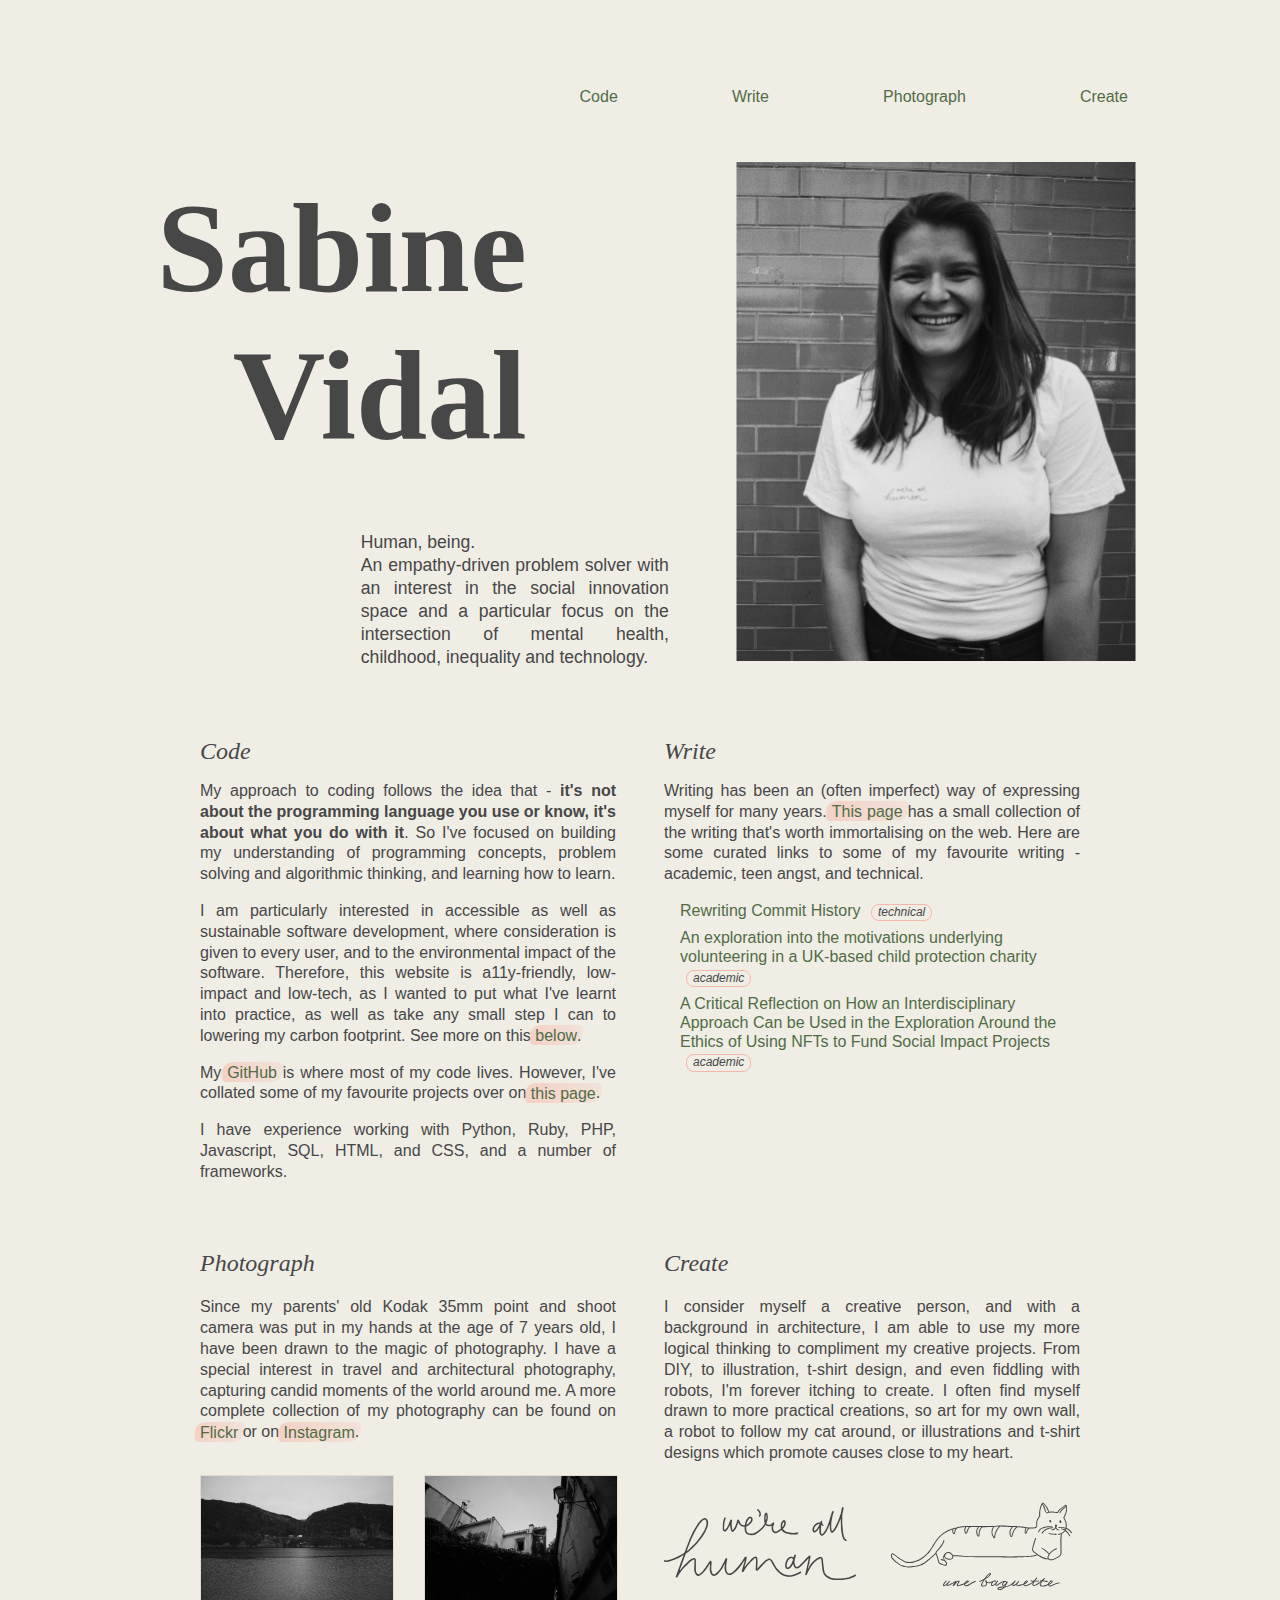
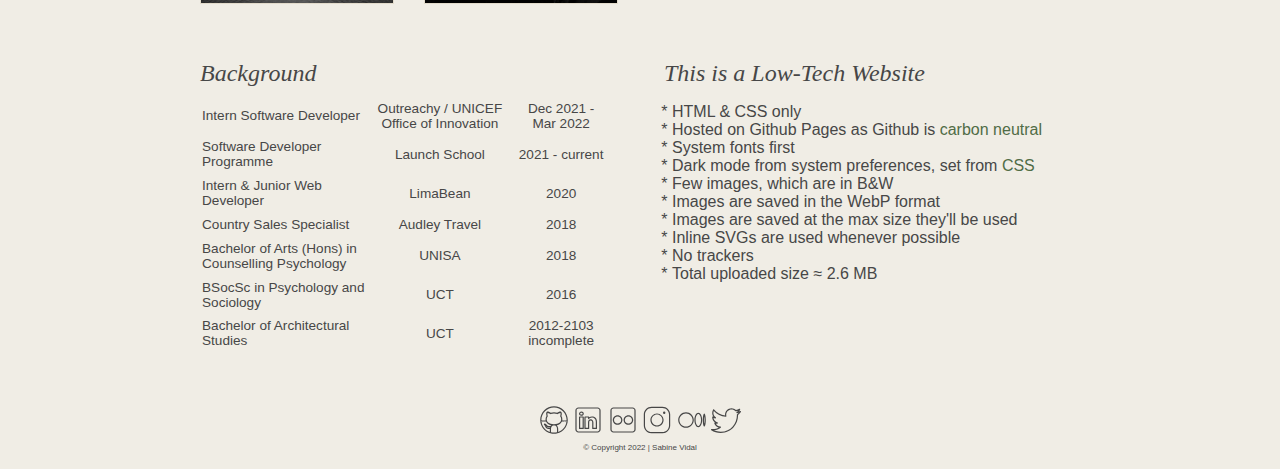
==== commit 06748a5c: "Update index.html" ====
--- a/index.html
+++ b/index.html
@@ -57,6 +57,7 @@
               <li><a href="https://sabine.hashnode.dev/rewriting-commit-history" target="_blank">Rewriting Commit History</a> <span class="tag">technical</span></li>
               <li><a href="./write/volunteer-motivations.html" target="_blank">An exploration into the motivations underlying volunteering in a
                 UK-based child protection charity</a> <span class="tag">academic</span></li>
+              <li><a href="./write/interdisciplinary_nft_ethics.html" target="_blank">A Critical Reflection on How an Interdisciplinary Approach Can be Used in the Exploration Around the Ethics of Using NFTs to Fund Social Impact Projects</a> <span class="tag">academic</span></li>
             </ul>
           </div>
         </div>
